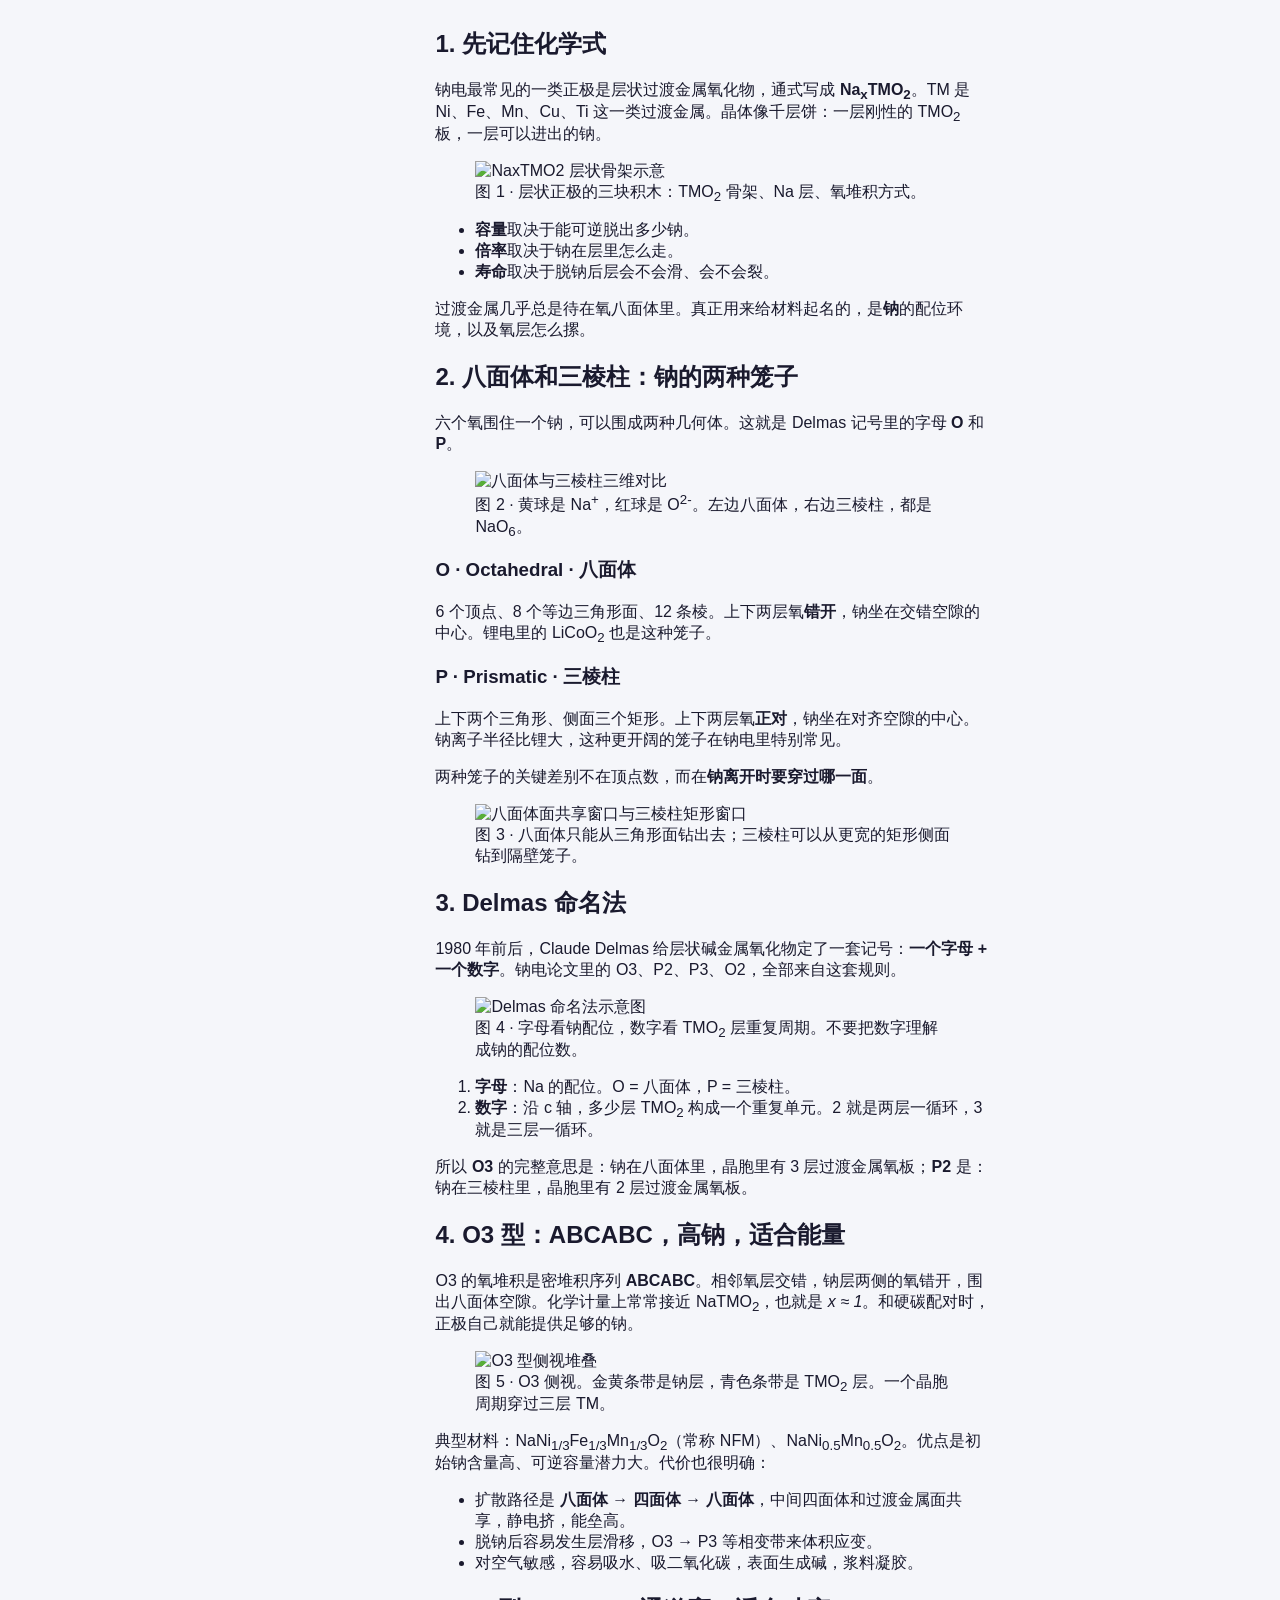
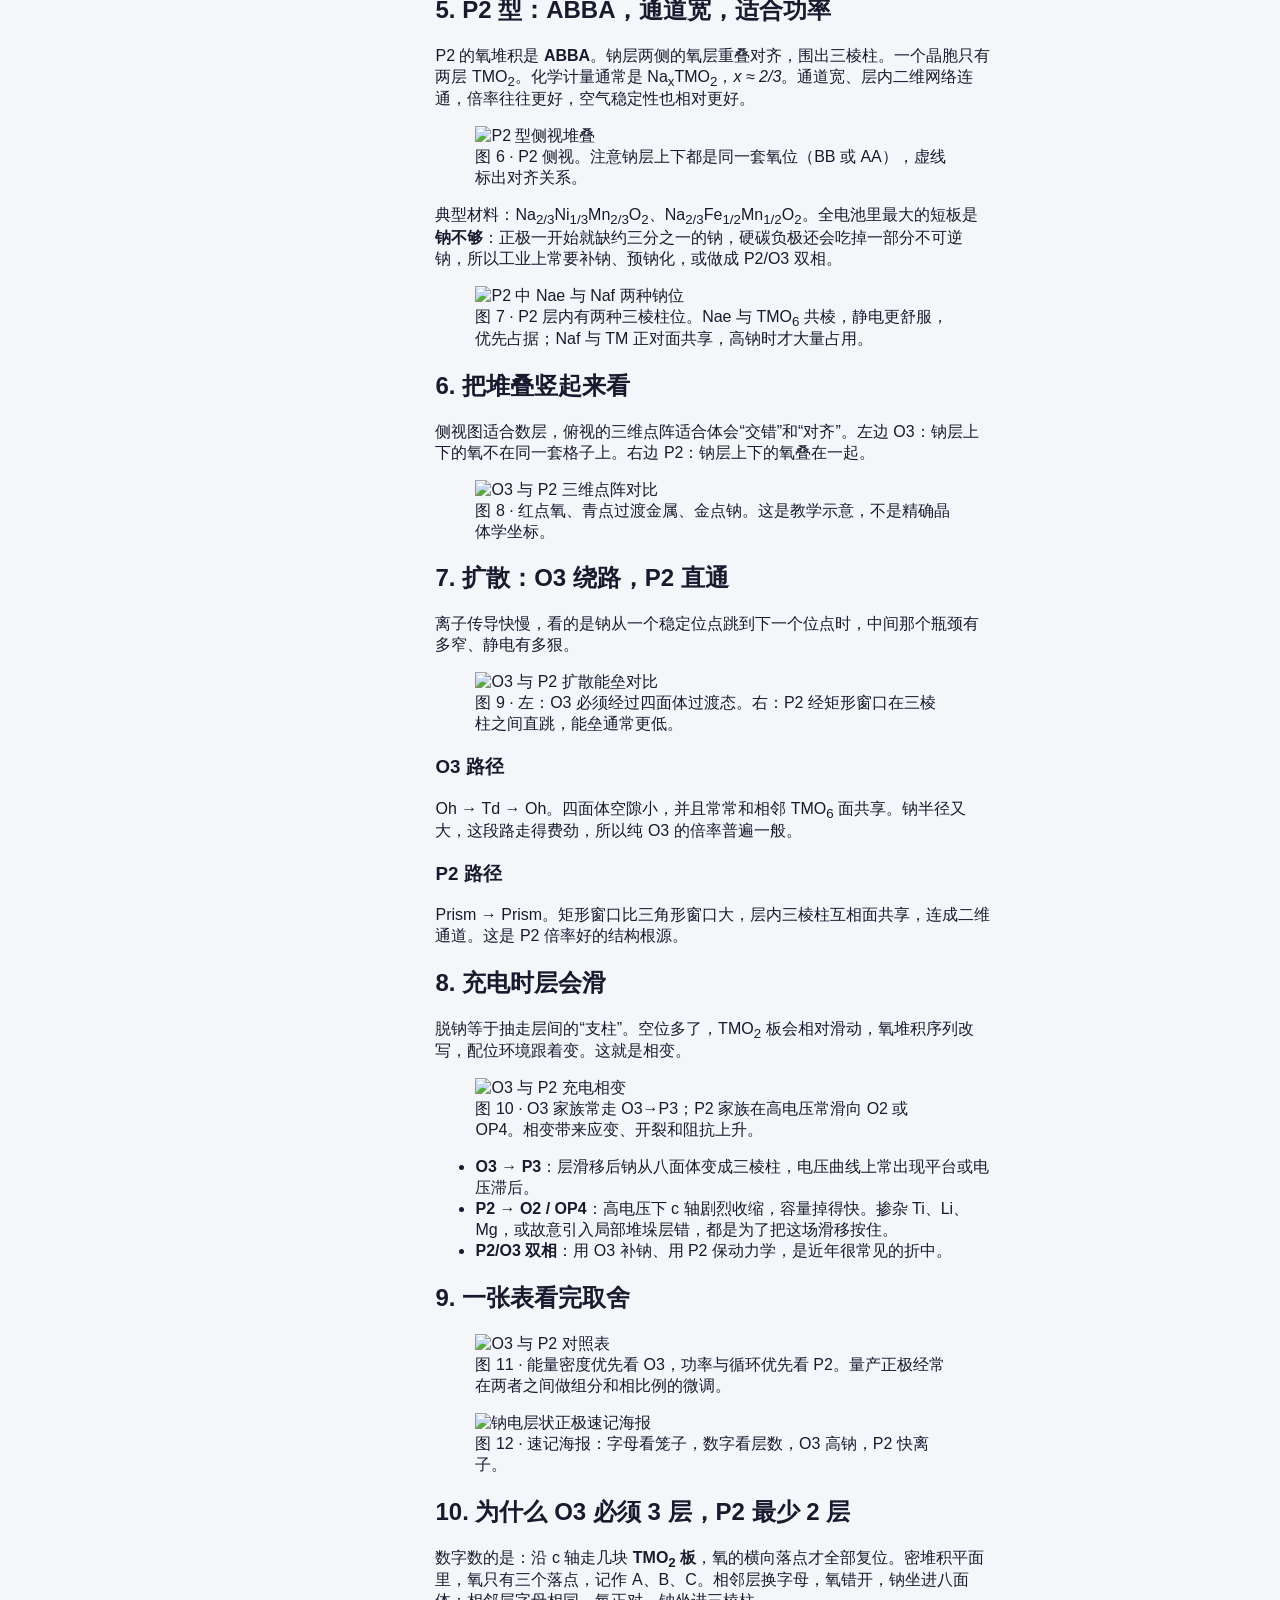
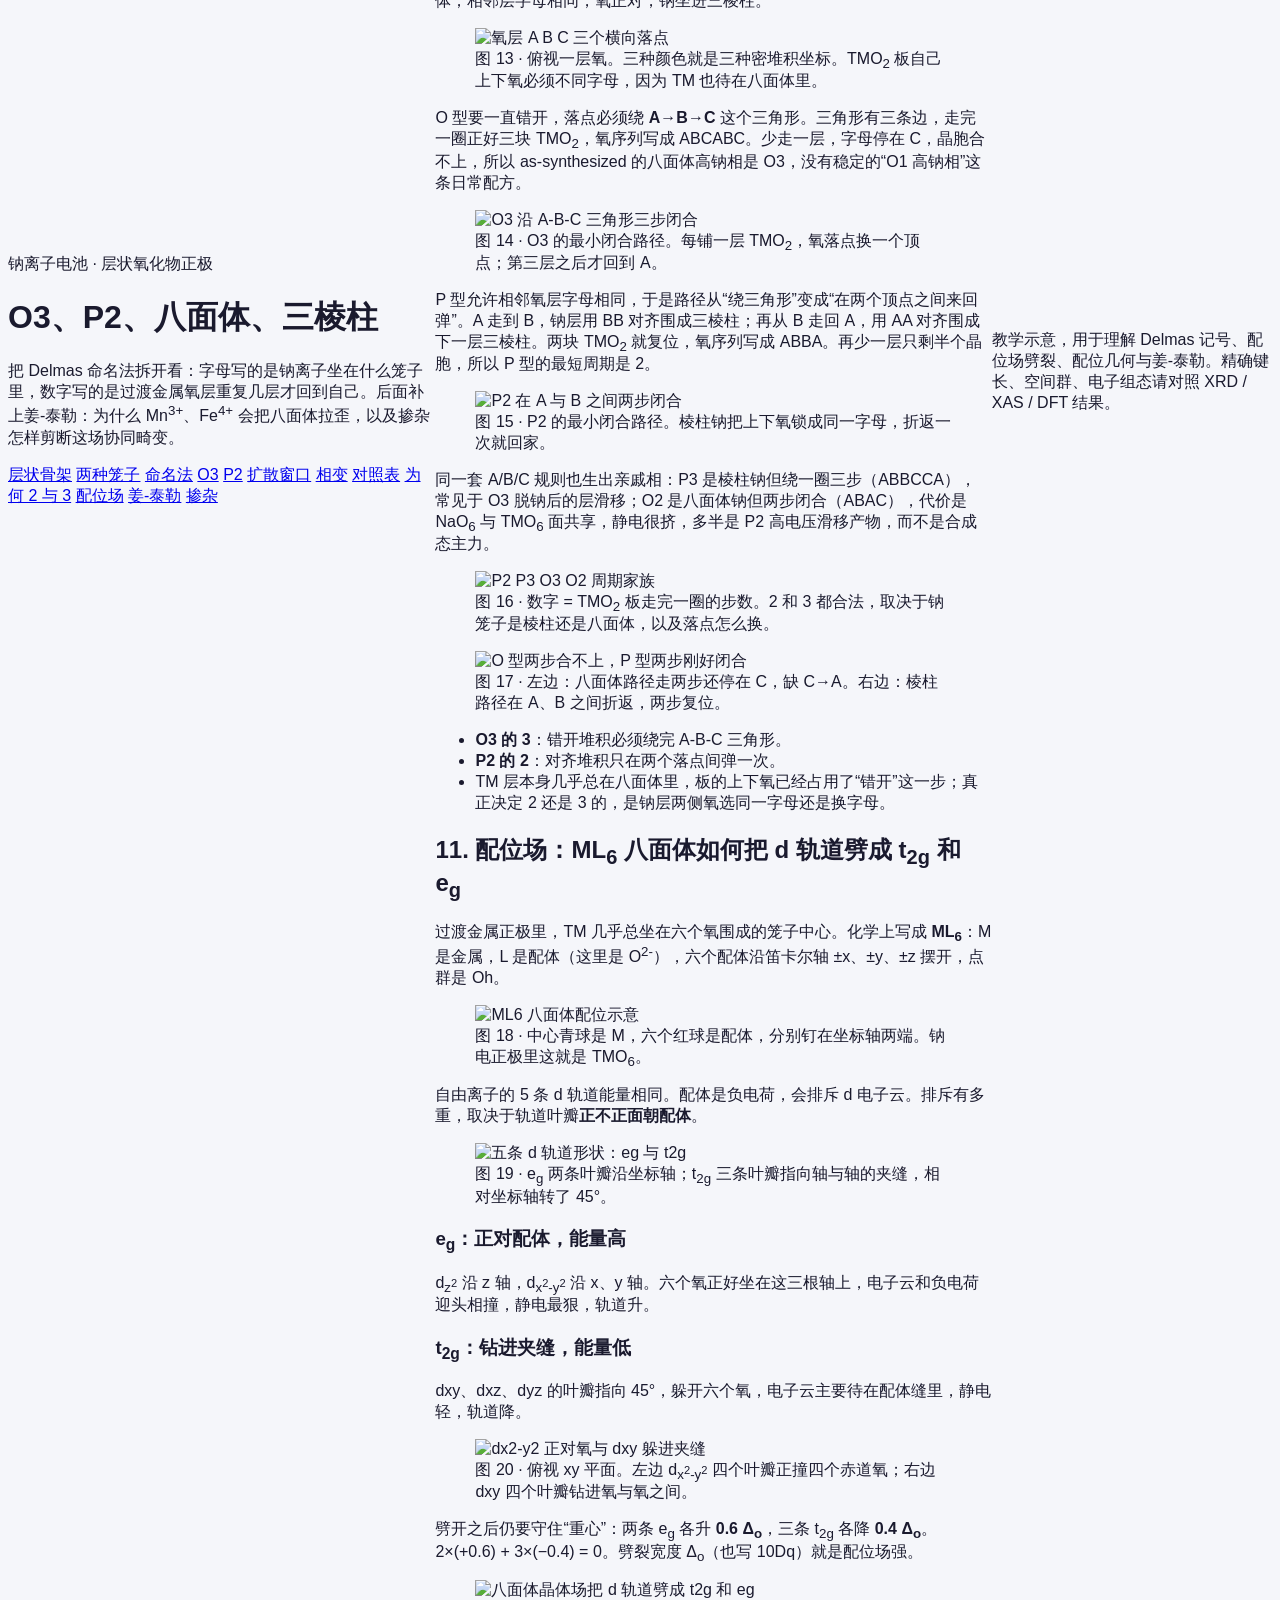
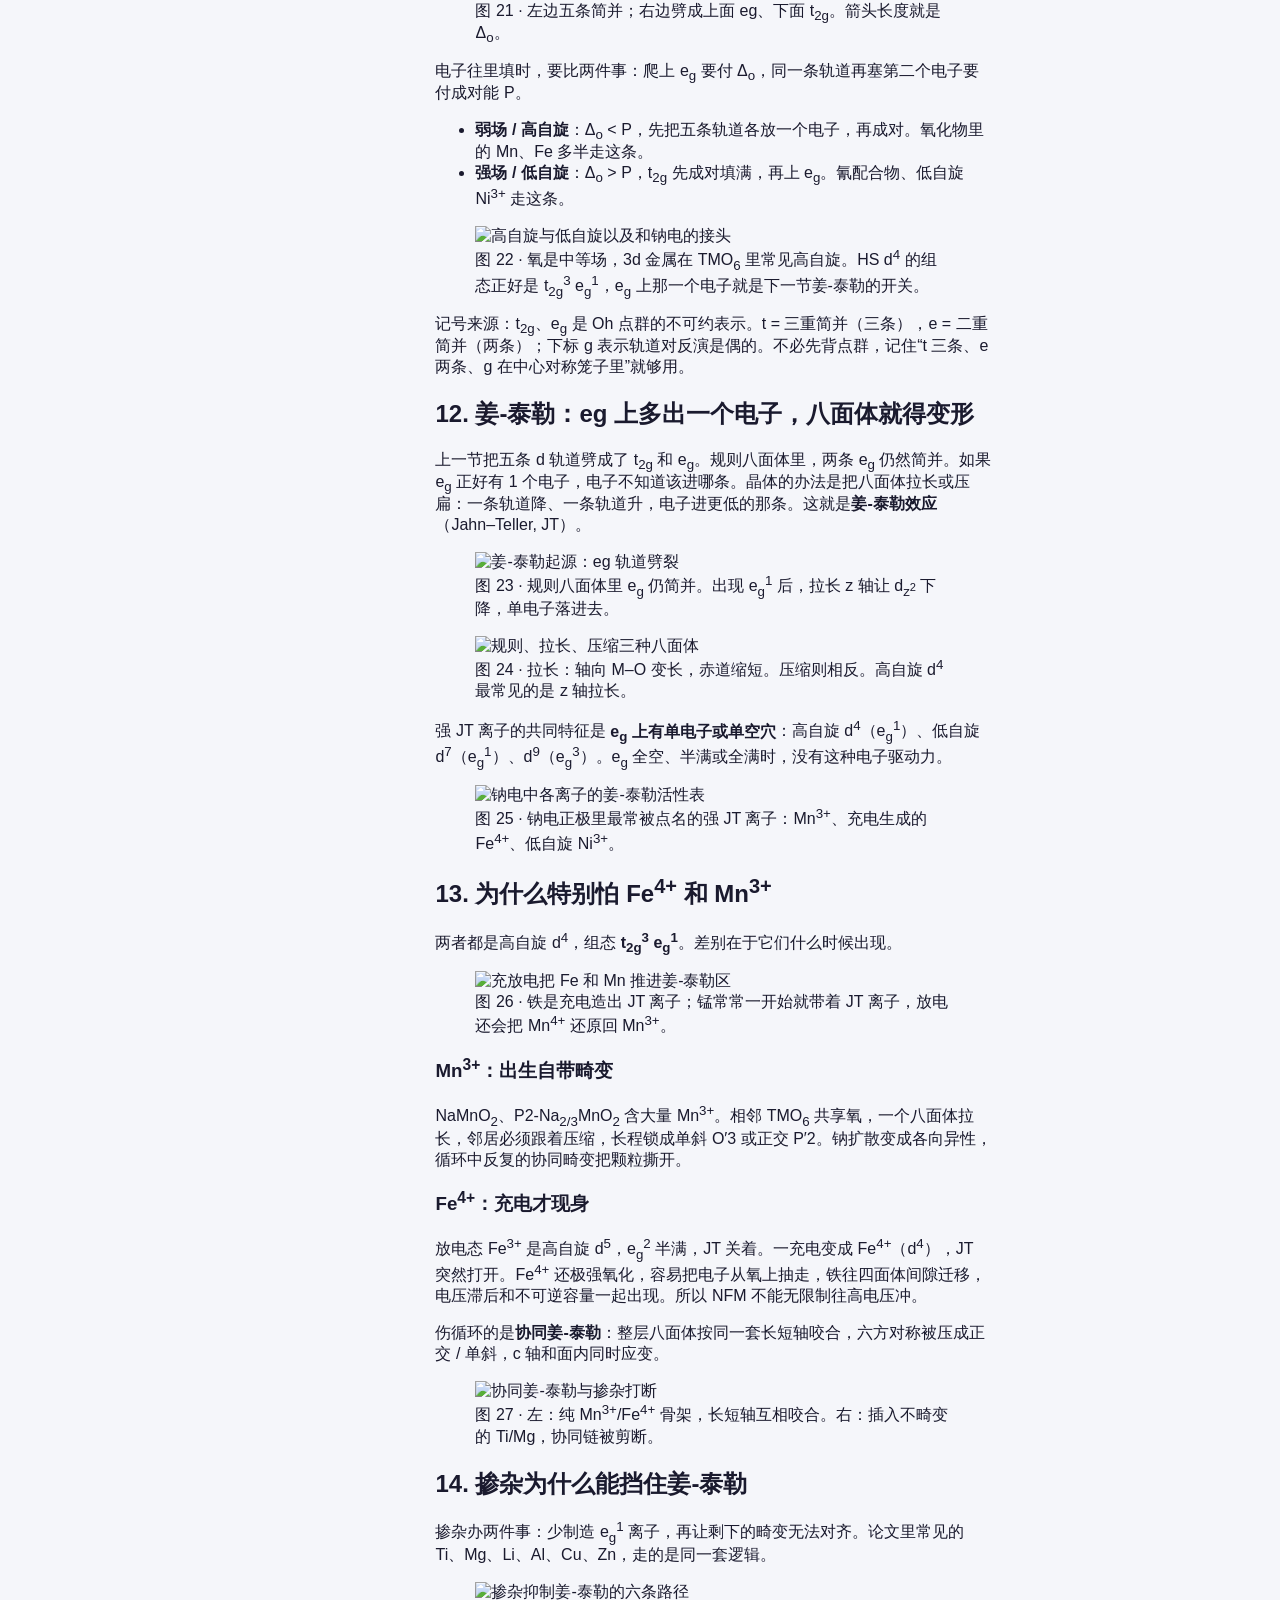
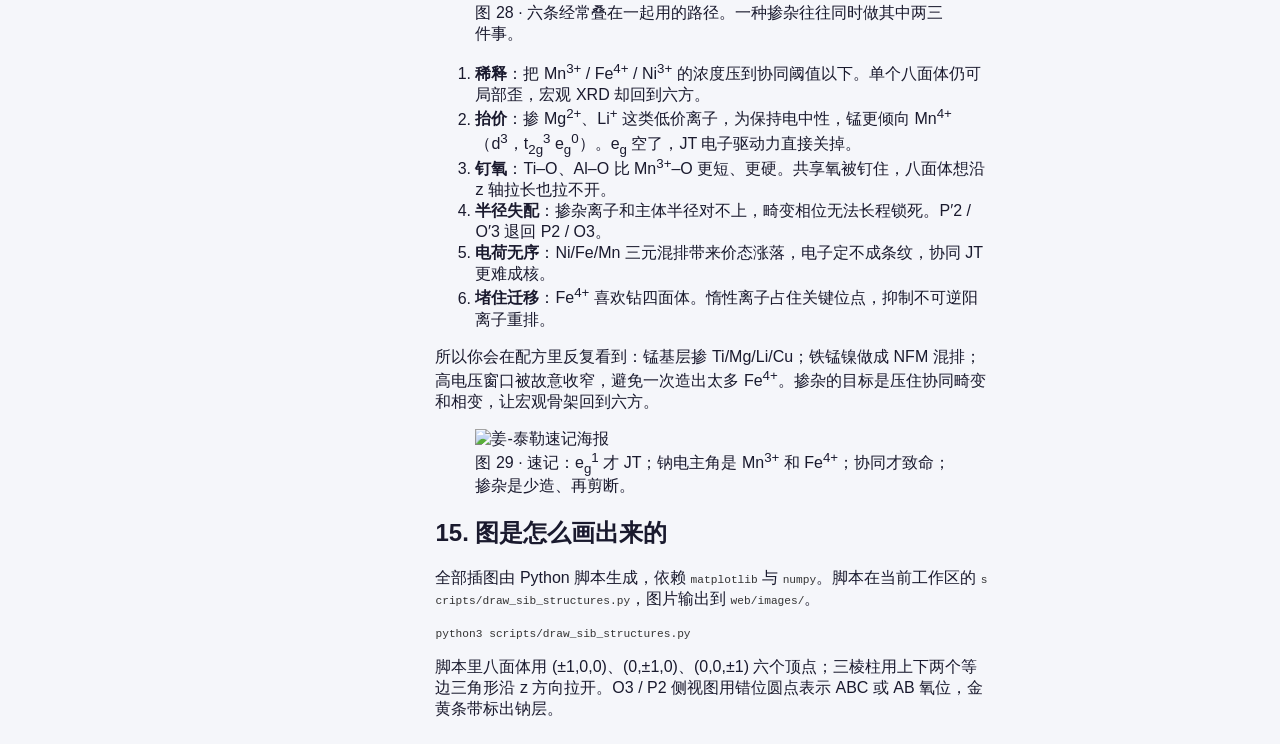
==== index.html @ 166448ae "feat: initial commit of sodium-ion battery cathode & crystal field theory tutorial" ====
<!DOCTYPE html>
<html lang="zh-CN">
<head>
  <meta charset="UTF-8" />
  <meta name="viewport" content="width=device-width, initial-scale=1.0" />
    <title>钠电入门：O3、P2、八面体、三棱柱与姜-泰勒</title>
  <link rel="stylesheet" href="style.css" />
</head>
<body>
  <header class="hero">
    <p class="kicker">钠离子电池 · 层状氧化物正极</p>
    <h1>O3、P2、八面体、三棱柱</h1>
    <p class="lead">把 Delmas 命名法拆开看：字母写的是钠离子坐在什么笼子里，数字写的是过渡金属氧层重复几层才回到自己。后面补上姜-泰勒：为什么 Mn<sup>3+</sup>、Fe<sup>4+</sup> 会把八面体拉歪，以及掺杂怎样剪断这场协同畸变。</p>
    <nav class="toc">
      <a href="#formula">层状骨架</a>
      <a href="#polyhedra">两种笼子</a>
      <a href="#delmas">命名法</a>
      <a href="#o3">O3</a>
      <a href="#p2">P2</a>
      <a href="#hop">扩散窗口</a>
      <a href="#phase">相变</a>
      <a href="#compare">对照表</a>
      <a href="#period">为何 2 与 3</a>
      <a href="#cft">配位场</a>
      <a href="#jt">姜-泰勒</a>
      <a href="#dope">掺杂</a>
    </nav>
  </header>

  <main>
    <section id="formula">
      <h2>1. 先记住化学式</h2>
      <p>钠电最常见的一类正极是层状过渡金属氧化物，通式写成 <strong>Na<sub>x</sub>TMO<sub>2</sub></strong>。TM 是 Ni、Fe、Mn、Cu、Ti 这一类过渡金属。晶体像千层饼：一层刚性的 TMO<sub>2</sub> 板，一层可以进出的钠。</p>
      <figure>
        <img src="images/10_formula.png" alt="NaxTMO2 层状骨架示意" />
        <figcaption>图 1 · 层状正极的三块积木：TMO<sub>2</sub> 骨架、Na 层、氧堆积方式。</figcaption>
      </figure>
      <ul>
        <li><strong>容量</strong>取决于能可逆脱出多少钠。</li>
        <li><strong>倍率</strong>取决于钠在层里怎么走。</li>
        <li><strong>寿命</strong>取决于脱钠后层会不会滑、会不会裂。</li>
      </ul>
      <p>过渡金属几乎总是待在氧八面体里。真正用来给材料起名的，是<strong>钠</strong>的配位环境，以及氧层怎么摞。</p>
    </section>

    <section id="polyhedra">
      <h2>2. 八面体和三棱柱：钠的两种笼子</h2>
      <p>六个氧围住一个钠，可以围成两种几何体。这就是 Delmas 记号里的字母 <strong>O</strong> 和 <strong>P</strong>。</p>
      <figure>
        <img src="images/01_polyhedra.png" alt="八面体与三棱柱三维对比" />
        <figcaption>图 2 · 黄球是 Na<sup>+</sup>，红球是 O<sup>2-</sup>。左边八面体，右边三棱柱，都是 NaO<sub>6</sub>。</figcaption>
      </figure>
      <div class="grid two">
        <article>
          <h3>O · Octahedral · 八面体</h3>
          <p>6 个顶点、8 个等边三角形面、12 条棱。上下两层氧<strong>错开</strong>，钠坐在交错空隙的中心。锂电里的 LiCoO<sub>2</sub> 也是这种笼子。</p>
        </article>
        <article>
          <h3>P · Prismatic · 三棱柱</h3>
          <p>上下两个三角形、侧面三个矩形。上下两层氧<strong>正对</strong>，钠坐在对齐空隙的中心。钠离子半径比锂大，这种更开阔的笼子在钠电里特别常见。</p>
        </article>
      </div>
      <p>两种笼子的关键差别不在顶点数，而在<strong>钠离开时要穿过哪一面</strong>。</p>
      <figure>
        <img src="images/02_hop_windows.png" alt="八面体面共享窗口与三棱柱矩形窗口" />
        <figcaption>图 3 · 八面体只能从三角形面钻出去；三棱柱可以从更宽的矩形侧面钻到隔壁笼子。</figcaption>
      </figure>
    </section>

    <section id="delmas">
      <h2>3. Delmas 命名法</h2>
      <p>1980 年前后，Claude Delmas 给层状碱金属氧化物定了一套记号：<strong>一个字母 + 一个数字</strong>。钠电论文里的 O3、P2、P3、O2，全部来自这套规则。</p>
      <figure>
        <img src="images/05_delmas.png" alt="Delmas 命名法示意图" />
        <figcaption>图 4 · 字母看钠配位，数字看 TMO<sub>2</sub> 层重复周期。不要把数字理解成钠的配位数。</figcaption>
      </figure>
      <ol>
        <li><strong>字母</strong>：Na 的配位。O = 八面体，P = 三棱柱。</li>
        <li><strong>数字</strong>：沿 c 轴，多少层 TMO<sub>2</sub> 构成一个重复单元。2 就是两层一循环，3 就是三层一循环。</li>
      </ol>
      <p>所以 <strong>O3</strong> 的完整意思是：钠在八面体里，晶胞里有 3 层过渡金属氧板；<strong>P2</strong> 是：钠在三棱柱里，晶胞里有 2 层过渡金属氧板。</p>
    </section>

    <section id="o3">
      <h2>4. O3 型：ABCABC，高钠，适合能量</h2>
      <p>O3 的氧堆积是密堆积序列 <strong>ABCABC</strong>。相邻氧层交错，钠层两侧的氧错开，围出八面体空隙。化学计量上常常接近 NaTMO<sub>2</sub>，也就是 <em>x ≈ 1</em>。和硬碳配对时，正极自己就能提供足够的钠。</p>
      <figure>
        <img src="images/03_o3_stacking.png" alt="O3 型侧视堆叠" />
        <figcaption>图 5 · O3 侧视。金黄条带是钠层，青色条带是 TMO<sub>2</sub> 层。一个晶胞周期穿过三层 TM。</figcaption>
      </figure>
      <p>典型材料：NaNi<sub>1/3</sub>Fe<sub>1/3</sub>Mn<sub>1/3</sub>O<sub>2</sub>（常称 NFM）、NaNi<sub>0.5</sub>Mn<sub>0.5</sub>O<sub>2</sub>。优点是初始钠含量高、可逆容量潜力大。代价也很明确：</p>
      <ul>
        <li>扩散路径是 <strong>八面体 → 四面体 → 八面体</strong>，中间四面体和过渡金属面共享，静电挤，能垒高。</li>
        <li>脱钠后容易发生层滑移，O3 → P3 等相变带来体积应变。</li>
        <li>对空气敏感，容易吸水、吸二氧化碳，表面生成碱，浆料凝胶。</li>
      </ul>
    </section>

    <section id="p2">
      <h2>5. P2 型：ABBA，通道宽，适合功率</h2>
      <p>P2 的氧堆积是 <strong>ABBA</strong>。钠层两侧的氧层重叠对齐，围出三棱柱。一个晶胞只有两层 TMO<sub>2</sub>。化学计量通常是 Na<sub>x</sub>TMO<sub>2</sub>，<em>x ≈ 2/3</em>。通道宽、层内二维网络连通，倍率往往更好，空气稳定性也相对更好。</p>
      <figure>
        <img src="images/04_p2_stacking.png" alt="P2 型侧视堆叠" />
        <figcaption>图 6 · P2 侧视。注意钠层上下都是同一套氧位（BB 或 AA），虚线标出对齐关系。</figcaption>
      </figure>
      <p>典型材料：Na<sub>2/3</sub>Ni<sub>1/3</sub>Mn<sub>2/3</sub>O<sub>2</sub>、Na<sub>2/3</sub>Fe<sub>1/2</sub>Mn<sub>1/2</sub>O<sub>2</sub>。全电池里最大的短板是<strong>钠不够</strong>：正极一开始就缺约三分之一的钠，硬碳负极还会吃掉一部分不可逆钠，所以工业上常要补钠、预钠化，或做成 P2/O3 双相。</p>
      <figure>
        <img src="images/06_p2_na_sites.png" alt="P2 中 Nae 与 Naf 两种钠位" />
        <figcaption>图 7 · P2 层内有两种三棱柱位。Nae 与 TMO<sub>6</sub> 共棱，静电更舒服，优先占据；Naf 与 TM 正对面共享，高钠时才大量占用。</figcaption>
      </figure>
    </section>

    <section id="layers3d">
      <h2>6. 把堆叠竖起来看</h2>
      <p>侧视图适合数层，俯视的三维点阵适合体会“交错”和“对齐”。左边 O3：钠层上下的氧不在同一套格子上。右边 P2：钠层上下的氧叠在一起。</p>
      <figure>
        <img src="images/11_3d_layers.png" alt="O3 与 P2 三维点阵对比" />
        <figcaption>图 8 · 红点氧、青点过渡金属、金点钠。这是教学示意，不是精确晶体学坐标。</figcaption>
      </figure>
    </section>

    <section id="hop">
      <h2>7. 扩散：O3 绕路，P2 直通</h2>
      <p>离子传导快慢，看的是钠从一个稳定位点跳到下一个位点时，中间那个瓶颈有多窄、静电有多狠。</p>
      <figure>
        <img src="images/07_diffusion.png" alt="O3 与 P2 扩散能垒对比" />
        <figcaption>图 9 · 左：O3 必须经过四面体过渡态。右：P2 经矩形窗口在三棱柱之间直跳，能垒通常更低。</figcaption>
      </figure>
      <div class="grid two">
        <article>
          <h3>O3 路径</h3>
          <p>Oh → Td → Oh。四面体空隙小，并且常常和相邻 TMO<sub>6</sub> 面共享。钠半径又大，这段路走得费劲，所以纯 O3 的倍率普遍一般。</p>
        </article>
        <article>
          <h3>P2 路径</h3>
          <p>Prism → Prism。矩形窗口比三角形窗口大，层内三棱柱互相面共享，连成二维通道。这是 P2 倍率好的结构根源。</p>
        </article>
      </div>
    </section>

    <section id="phase">
      <h2>8. 充电时层会滑</h2>
      <p>脱钠等于抽走层间的“支柱”。空位多了，TMO<sub>2</sub> 板会相对滑动，氧堆积序列改写，配位环境跟着变。这就是相变。</p>
      <figure>
        <img src="images/08_phase_transition.png" alt="O3 与 P2 充电相变" />
        <figcaption>图 10 · O3 家族常走 O3→P3；P2 家族在高电压常滑向 O2 或 OP4。相变带来应变、开裂和阻抗上升。</figcaption>
      </figure>
      <ul>
        <li><strong>O3 → P3</strong>：层滑移后钠从八面体变成三棱柱，电压曲线上常出现平台或电压滞后。</li>
        <li><strong>P2 → O2 / OP4</strong>：高电压下 c 轴剧烈收缩，容量掉得快。掺杂 Ti、Li、Mg，或故意引入局部堆垛层错，都是为了把这场滑移按住。</li>
        <li><strong>P2/O3 双相</strong>：用 O3 补钠、用 P2 保动力学，是近年很常见的折中。</li>
      </ul>
    </section>

    <section id="compare">
      <h2>9. 一张表看完取舍</h2>
      <figure>
        <img src="images/09_compare.png" alt="O3 与 P2 对照表" />
        <figcaption>图 11 · 能量密度优先看 O3，功率与循环优先看 P2。量产正极经常在两者之间做组分和相比例的微调。</figcaption>
      </figure>
      <figure>
        <img src="images/12_poster.png" alt="钠电层状正极速记海报" />
        <figcaption>图 12 · 速记海报：字母看笼子，数字看层数，O3 高钠，P2 快离子。</figcaption>
      </figure>
    </section>

    <section id="period">
      <h2>10. 为什么 O3 必须 3 层，P2 最少 2 层</h2>
      <p>数字数的是：沿 c 轴走几块 <strong>TMO<sub>2</sub> 板</strong>，氧的横向落点才全部复位。密堆积平面里，氧只有三个落点，记作 A、B、C。相邻层换字母，氧错开，钠坐进八面体；相邻层字母相同，氧正对，钠坐进三棱柱。</p>
      <figure>
        <img src="images/20_abc_sites.png" alt="氧层 A B C 三个横向落点" />
        <figcaption>图 13 · 俯视一层氧。三种颜色就是三种密堆积坐标。TMO<sub>2</sub> 板自己上下氧必须不同字母，因为 TM 也待在八面体里。</figcaption>
      </figure>
      <p>O 型要一直错开，落点必须绕 <strong>A→B→C</strong> 这个三角形。三角形有三条边，走完一圈正好三块 TMO<sub>2</sub>，氧序列写成 ABCABC。少走一层，字母停在 C，晶胞合不上，所以 as-synthesized 的八面体高钠相是 O3，没有稳定的“O1 高钠相”这条日常配方。</p>
      <figure>
        <img src="images/21_o3_three_steps.png" alt="O3 沿 A-B-C 三角形三步闭合" />
        <figcaption>图 14 · O3 的最小闭合路径。每铺一层 TMO<sub>2</sub>，氧落点换一个顶点；第三层之后才回到 A。</figcaption>
      </figure>
      <p>P 型允许相邻氧层字母相同，于是路径从“绕三角形”变成“在两个顶点之间来回弹”。A 走到 B，钠层用 BB 对齐围成三棱柱；再从 B 走回 A，用 AA 对齐围成下一层三棱柱。两块 TMO<sub>2</sub> 就复位，氧序列写成 ABBA。再少一层只剩半个晶胞，所以 P 型的最短周期是 2。</p>
      <figure>
        <img src="images/22_p2_two_steps.png" alt="P2 在 A 与 B 之间两步闭合" />
        <figcaption>图 15 · P2 的最小闭合路径。棱柱钠把上下氧锁成同一字母，折返一次就回家。</figcaption>
      </figure>
      <p>同一套 A/B/C 规则也生出亲戚相：P3 是棱柱钠但绕一圈三步（ABBCCA），常见于 O3 脱钠后的层滑移；O2 是八面体钠但两步闭合（ABAC），代价是 NaO<sub>6</sub> 与 TMO<sub>6</sub> 面共享，静电很挤，多半是 P2 高电压滑移产物，而不是合成态主力。</p>
      <figure>
        <img src="images/23_period_family.png" alt="P2 P3 O3 O2 周期家族" />
        <figcaption>图 16 · 数字 = TMO<sub>2</sub> 板走完一圈的步数。2 和 3 都合法，取决于钠笼子是棱柱还是八面体，以及落点怎么换。</figcaption>
      </figure>
      <figure>
        <img src="images/24_cannot_close.png" alt="O 型两步合不上，P 型两步刚好闭合" />
        <figcaption>图 17 · 左边：八面体路径走两步还停在 C，缺 C→A。右边：棱柱路径在 A、B 之间折返，两步复位。</figcaption>
      </figure>
      <ul>
        <li><strong>O3 的 3</strong>：错开堆积必须绕完 A-B-C 三角形。</li>
        <li><strong>P2 的 2</strong>：对齐堆积只在两个落点间弹一次。</li>
        <li>TM 层本身几乎总在八面体里，板的上下氧已经占用了“错开”这一步；真正决定 2 还是 3 的，是钠层两侧氧选同一字母还是换字母。</li>
      </ul>
    </section>

    <section id="cft">
      <h2>11. 配位场：ML<sub>6</sub> 八面体如何把 d 轨道劈成 t<sub>2g</sub> 和 e<sub>g</sub></h2>
      <p>过渡金属正极里，TM 几乎总坐在六个氧围成的笼子中心。化学上写成 <strong>ML<sub>6</sub></strong>：M 是金属，L 是配体（这里是 O<sup>2-</sup>），六个配体沿笛卡尔轴 ±x、±y、±z 摆开，点群是 Oh。</p>
      <figure>
        <img src="images/25_ml6_octahedron.png" alt="ML6 八面体配位示意" />
        <figcaption>图 18 · 中心青球是 M，六个红球是配体，分别钉在坐标轴两端。钠电正极里这就是 TMO<sub>6</sub>。</figcaption>
      </figure>
      <p>自由离子的 5 条 d 轨道能量相同。配体是负电荷，会排斥 d 电子云。排斥有多重，取决于轨道叶瓣<strong>正不正面朝配体</strong>。</p>
      <figure>
        <img src="images/26_d_orbitals.png" alt="五条 d 轨道形状：eg 与 t2g" />
        <figcaption>图 19 · e<sub>g</sub> 两条叶瓣沿坐标轴；t<sub>2g</sub> 三条叶瓣指向轴与轴的夹缝，相对坐标轴转了 45°。</figcaption>
      </figure>
      <div class="grid two">
        <article>
          <h3>e<sub>g</sub>：正对配体，能量高</h3>
          <p>d<sub>z<sup>2</sup></sub> 沿 z 轴，d<sub>x<sup>2</sup>-y<sup>2</sup></sub> 沿 x、y 轴。六个氧正好坐在这三根轴上，电子云和负电荷迎头相撞，静电最狠，轨道升。</p>
        </article>
        <article>
          <h3>t<sub>2g</sub>：钻进夹缝，能量低</h3>
          <p>dxy、dxz、dyz 的叶瓣指向 45°，躲开六个氧，电子云主要待在配体缝里，静电轻，轨道降。</p>
        </article>
      </div>
      <figure>
        <img src="images/27_pointing.png" alt="dx2-y2 正对氧与 dxy 躲进夹缝" />
        <figcaption>图 20 · 俯视 xy 平面。左边 d<sub>x<sup>2</sup>-y<sup>2</sup></sub> 四个叶瓣正撞四个赤道氧；右边 dxy 四个叶瓣钻进氧与氧之间。</figcaption>
      </figure>
      <p>劈开之后仍要守住“重心”：两条 e<sub>g</sub> 各升 <strong>0.6 Δ<sub>o</sub></strong>，三条 t<sub>2g</sub> 各降 <strong>0.4 Δ<sub>o</sub></strong>。2×(+0.6) + 3×(−0.4) = 0。劈裂宽度 Δ<sub>o</sub>（也写 10Dq）就是配位场强。</p>
      <figure>
        <img src="images/28_octahedral_split.png" alt="八面体晶体场把 d 轨道劈成 t2g 和 eg" />
        <figcaption>图 21 · 左边五条简并；右边劈成上面 eg、下面 t<sub>2g</sub>。箭头长度就是 Δ<sub>o</sub>。</figcaption>
      </figure>
      <p>电子往里填时，要比两件事：爬上 e<sub>g</sub> 要付 Δ<sub>o</sub>，同一条轨道再塞第二个电子要付成对能 P。</p>
      <ul>
        <li><strong>弱场 / 高自旋</strong>：Δ<sub>o</sub> &lt; P，先把五条轨道各放一个电子，再成对。氧化物里的 Mn、Fe 多半走这条。</li>
        <li><strong>强场 / 低自旋</strong>：Δ<sub>o</sub> &gt; P，t<sub>2g</sub> 先成对填满，再上 e<sub>g</sub>。氰配合物、低自旋 Ni<sup>3+</sup> 走这条。</li>
      </ul>
      <figure>
        <img src="images/29_hs_ls.png" alt="高自旋与低自旋以及和钠电的接头" />
        <figcaption>图 22 · 氧是中等场，3d 金属在 TMO<sub>6</sub> 里常见高自旋。HS d<sup>4</sup> 的组态正好是 t<sub>2g</sub><sup>3</sup> e<sub>g</sub><sup>1</sup>，e<sub>g</sub> 上那一个电子就是下一节姜-泰勒的开关。</figcaption>
      </figure>
      <p>记号来源：t<sub>2g</sub>、e<sub>g</sub> 是 Oh 点群的不可约表示。t = 三重简并（三条），e = 二重简并（两条）；下标 g 表示轨道对反演是偶的。不必先背点群，记住“t 三条、e 两条、g 在中心对称笼子里”就够用。</p>
    </section>

    <section id="jt">
      <h2>12. 姜-泰勒：eg 上多出一个电子，八面体就得变形</h2>
      <p>上一节把五条 d 轨道劈成了 t<sub>2g</sub> 和 e<sub>g</sub>。规则八面体里，两条 e<sub>g</sub> 仍然简并。如果 e<sub>g</sub> 正好有 1 个电子，电子不知道该进哪条。晶体的办法是把八面体拉长或压扁：一条轨道降、一条轨道升，电子进更低的那条。这就是<strong>姜-泰勒效应</strong>（Jahn–Teller, JT）。</p>
      <figure>
        <img src="images/13_jt_origin.png" alt="姜-泰勒起源：eg 轨道劈裂" />
        <figcaption>图 23 · 规则八面体里 e<sub>g</sub> 仍简并。出现 e<sub>g</sub><sup>1</sup> 后，拉长 z 轴让 d<sub>z<sup>2</sup></sub> 下降，单电子落进去。</figcaption>
      </figure>
      <figure>
        <img src="images/14_jt_octahedra.png" alt="规则、拉长、压缩三种八面体" />
        <figcaption>图 24 · 拉长：轴向 M–O 变长，赤道缩短。压缩则相反。高自旋 d<sup>4</sup> 最常见的是 z 轴拉长。</figcaption>
      </figure>
      <p>强 JT 离子的共同特征是 <strong>e<sub>g</sub> 上有单电子或单空穴</strong>：高自旋 d<sup>4</sup>（e<sub>g</sub><sup>1</sup>）、低自旋 d<sup>7</sup>（e<sub>g</sub><sup>1</sup>）、d<sup>9</sup>（e<sub>g</sub><sup>3</sup>）。e<sub>g</sub> 全空、半满或全满时，没有这种电子驱动力。</p>
      <figure>
        <img src="images/15_jt_ions.png" alt="钠电中各离子的姜-泰勒活性表" />
        <figcaption>图 25 · 钠电正极里最常被点名的强 JT 离子：Mn<sup>3+</sup>、充电生成的 Fe<sup>4+</sup>、低自旋 Ni<sup>3+</sup>。</figcaption>
      </figure>
    </section>

    <section id="fe4">
      <h2>13. 为什么特别怕 Fe<sup>4+</sup> 和 Mn<sup>3+</sup></h2>
      <p>两者都是高自旋 d<sup>4</sup>，组态 <strong>t<sub>2g</sub><sup>3</sup> e<sub>g</sub><sup>1</sup></strong>。差别在于它们什么时候出现。</p>
      <figure>
        <img src="images/16_fe4_cycle.png" alt="充放电把 Fe 和 Mn 推进姜-泰勒区" />
        <figcaption>图 26 · 铁是充电造出 JT 离子；锰常常一开始就带着 JT 离子，放电还会把 Mn<sup>4+</sup> 还原回 Mn<sup>3+</sup>。</figcaption>
      </figure>
      <div class="grid two">
        <article>
          <h3>Mn<sup>3+</sup>：出生自带畸变</h3>
          <p>NaMnO<sub>2</sub>、P2-Na<sub>2/3</sub>MnO<sub>2</sub> 含大量 Mn<sup>3+</sup>。相邻 TMO<sub>6</sub> 共享氧，一个八面体拉长，邻居必须跟着压缩，长程锁成单斜 O′3 或正交 P′2。钠扩散变成各向异性，循环中反复的协同畸变把颗粒撕开。</p>
        </article>
        <article>
          <h3>Fe<sup>4+</sup>：充电才现身</h3>
          <p>放电态 Fe<sup>3+</sup> 是高自旋 d<sup>5</sup>，e<sub>g</sub><sup>2</sup> 半满，JT 关着。一充电变成 Fe<sup>4+</sup>（d<sup>4</sup>），JT 突然打开。Fe<sup>4+</sup> 还极强氧化，容易把电子从氧上抽走，铁往四面体间隙迁移，电压滞后和不可逆容量一起出现。所以 NFM 不能无限制往高电压冲。</p>
        </article>
      </div>
      <p>伤循环的是<strong>协同姜-泰勒</strong>：整层八面体按同一套长短轴咬合，六方对称被压成正交 / 单斜，c 轴和面内同时应变。</p>
      <figure>
        <img src="images/17_cooperative.png" alt="协同姜-泰勒与掺杂打断" />
        <figcaption>图 27 · 左：纯 Mn<sup>3+</sup>/Fe<sup>4+</sup> 骨架，长短轴互相咬合。右：插入不畸变的 Ti/Mg，协同链被剪断。</figcaption>
      </figure>
    </section>

    <section id="dope">
      <h2>14. 掺杂为什么能挡住姜-泰勒</h2>
      <p>掺杂办两件事：少制造 e<sub>g</sub><sup>1</sup> 离子，再让剩下的畸变无法对齐。论文里常见的 Ti、Mg、Li、Al、Cu、Zn，走的是同一套逻辑。</p>
      <figure>
        <img src="images/18_doping.png" alt="掺杂抑制姜-泰勒的六条路径" />
        <figcaption>图 28 · 六条经常叠在一起用的路径。一种掺杂往往同时做其中两三件事。</figcaption>
      </figure>
      <ol>
        <li><strong>稀释</strong>：把 Mn<sup>3+</sup> / Fe<sup>4+</sup> / Ni<sup>3+</sup> 的浓度压到协同阈值以下。单个八面体仍可局部歪，宏观 XRD 却回到六方。</li>
        <li><strong>抬价</strong>：掺 Mg<sup>2+</sup>、Li<sup>+</sup> 这类低价离子，为保持电中性，锰更倾向 Mn<sup>4+</sup>（d<sup>3</sup>，t<sub>2g</sub><sup>3</sup> e<sub>g</sub><sup>0</sup>）。e<sub>g</sub> 空了，JT 电子驱动力直接关掉。</li>
        <li><strong>钉氧</strong>：Ti–O、Al–O 比 Mn<sup>3+</sup>–O 更短、更硬。共享氧被钉住，八面体想沿 z 轴拉长也拉不开。</li>
        <li><strong>半径失配</strong>：掺杂离子和主体半径对不上，畸变相位无法长程锁死。P′2 / O′3 退回 P2 / O3。</li>
        <li><strong>电荷无序</strong>：Ni/Fe/Mn 三元混排带来价态涨落，电子定不成条纹，协同 JT 更难成核。</li>
        <li><strong>堵住迁移</strong>：Fe<sup>4+</sup> 喜欢钻四面体。惰性离子占住关键位点，抑制不可逆阳离子重排。</li>
      </ol>
      <p>所以你会在配方里反复看到：锰基层掺 Ti/Mg/Li/Cu；铁锰镍做成 NFM 混排；高电压窗口被故意收窄，避免一次造出太多 Fe<sup>4+</sup>。掺杂的目标是压住协同畸变和相变，让宏观骨架回到六方。</p>
      <figure>
        <img src="images/19_jt_poster.png" alt="姜-泰勒速记海报" />
        <figcaption>图 29 · 速记：e<sub>g</sub><sup>1</sup> 才 JT；钠电主角是 Mn<sup>3+</sup> 和 Fe<sup>4+</sup>；协同才致命；掺杂是少造、再剪断。</figcaption>
      </figure>
    </section>

    <section id="script">
      <h2>15. 图是怎么画出来的</h2>
      <p>全部插图由 Python 脚本生成，依赖 <code>matplotlib</code> 与 <code>numpy</code>。脚本在当前工作区的 <code>scripts/draw_sib_structures.py</code>，图片输出到 <code>web/images/</code>。</p>
      <pre><code>python3 scripts/draw_sib_structures.py</code></pre>
      <p>脚本里八面体用 (±1,0,0)、(0,±1,0)、(0,0,±1) 六个顶点；三棱柱用上下两个等边三角形沿 z 方向拉开。O3 / P2 侧视图用错位圆点表示 ABC 或 AB 氧位，金黄条带标出钠层。</p>
    </section>
  </main>

  <footer>
    <p>教学示意，用于理解 Delmas 记号、配位场劈裂、配位几何与姜-泰勒。精确键长、空间群、电子组态请对照 XRD / XAS / DFT 结果。</p>
  </footer>
</body>
</html>
---- style.css ----
<!DOCTYPE html>
<html lang="zh-CN">
<head>
    <meta charset="UTF-8"/>
    <meta name="viewport" content="width=device-width, initial-scale=1.0"/>
    <meta name="mcai-preview-error" code="503" content="开发环境 fa78b44aae55432f 与服务端的连接已断开，可能已经休眠，请在 MonkeyCode-AI 平台打开该任务界面，以唤醒开发环境。" data-request-id="RL-edceef6603bbcb7864bb4e844b10a86f"/>
    <title>503 开发环境连接失败</title>
    <style>
        *, *::before, *::after {
            box-sizing: border-box;
            margin: 0;
            padding: 0;
        }

        body {
            min-height: 100vh;
            display: flex;
            align-items: center;
            justify-content: center;
            background: #f5f6fa;
            font-family: -apple-system, BlinkMacSystemFont, "Segoe UI", Roboto, "Helvetica Neue", Arial, sans-serif;
            color: #1a1a2e;
        }

        .card {
            width: 100%;
            max-width: 720px;
            background: #fff;
            border-radius: 12px;
            box-shadow: 0 4px 24px rgba(0, 0, 0, 0.08);
            overflow: hidden;
        }

        .card-header {
            background: linear-gradient(135deg, #e74c3c 0%, #c0392b 100%);
            padding: 32px 36px 28px;
            color: #fff;
        }

        .status-dot {
            width: 7px;
            height: 7px;
            border-radius: 50%;
            background: #fff;
            animation: pulse 1.6s ease-in-out infinite;
        }

        @keyframes pulse {
            0%, 100% {
                opacity: 1;
            }
            50% {
                opacity: 0.35;
            }
        }

        .status-code {
            font-size: 48px;
            font-weight: 800;
            line-height: 1;
            letter-spacing: -2px;
        }

        .status-text {
            margin-top: 6px;
            font-size: 20px;
            font-weight: 800;
            opacity: 0.9;
        }

        .card-body {
            padding: 28px 36px 32px;
        }

        .reason {
            font-size: 15px;
            color: #555;
            line-height: 1.6;
            margin-bottom: 24px;
        }

        .meta-table {
            width: 100%;
            border-collapse: collapse;
            font-size: 13px;
        }

        .meta-table tr + tr td {
            border-top: 1px solid #f0f0f0;
        }

        .meta-table td {
            padding: 9px 0;
            vertical-align: top;
            line-height: 20px;
        }

        .meta-table td:first-child {
            width: 110px;
            color: #999;
            font-weight: 500;
            white-space: nowrap;
        }

        .meta-table td:last-child, code {
            color: #333;
            word-break: break-all;
            font-family: "SFMono-Regular", Consolas, "Liberation Mono", Menlo, monospace;
            font-size: 0.7rem;
        }

        .card-footer {
            padding: 18px 36px;
            font-size: 12px;
            color: #bbb;
            display: flex;
            align-items: center;
            justify-content: space-between;
            line-height: 20px;
        }

        .align-right {
            display: flex;
            align-items: center;
            gap: 6px;
        }

        .shield-icon svg {
            opacity: 0.4;
        }

        .mcai-link {
            color: brown;
            text-decoration: none;
        }
        .mcai-link:hover {
            text-decoration: underline;
        }
    </style>
</head>
<body>
<div class="card" id="mcai-preview-error-card">
    <div class="card-header">
        <div class="status-code">503</div>
        <div class="status-text">开发环境连接失败</div>
    </div>

    <div class="card-body">
        <p class="reason">开发环境 fa78b44aae55432f 与服务端的连接已断开，可能已经休眠，请在 MonkeyCode-AI 平台打开该任务界面，以唤醒开发环境。</p>

        <table class="meta-table">
            <tr>
                <td>目标站点</td>
                <td>8000@fa78b44aae55432f</td>
            </tr>
            <tr>
                <td>目标路径</td>
                <td>/style.css</td>
            </tr>
            <tr>
                <td>请求时间</td>
                <td>2026-09-24 13:30:08 UTC</td>
            </tr>
        </table>
    </div>

    <div class="card-footer">
        <code>
            Request ID:
            <span onclick="prompt('此 Request ID 可复制给技术支持人员用于问题排查。', 'RL-edceef6603bbcb7864bb4e844b10a86f')"
                  style="text-decoration: underline; cursor: pointer">
                RL-edceef6603bbcb7864bb4e844b10a86f
            </span>
        </code>
        <span class="align-right">
            <a class="mcai-link" target="_blank" href="https://monkeycode-ai.com/console/tasks">MonkeyCode-AI</a>
            <span style="color: brown"> 在线预览</span>
        </span>
    </div>
</div>
</body>
</html>
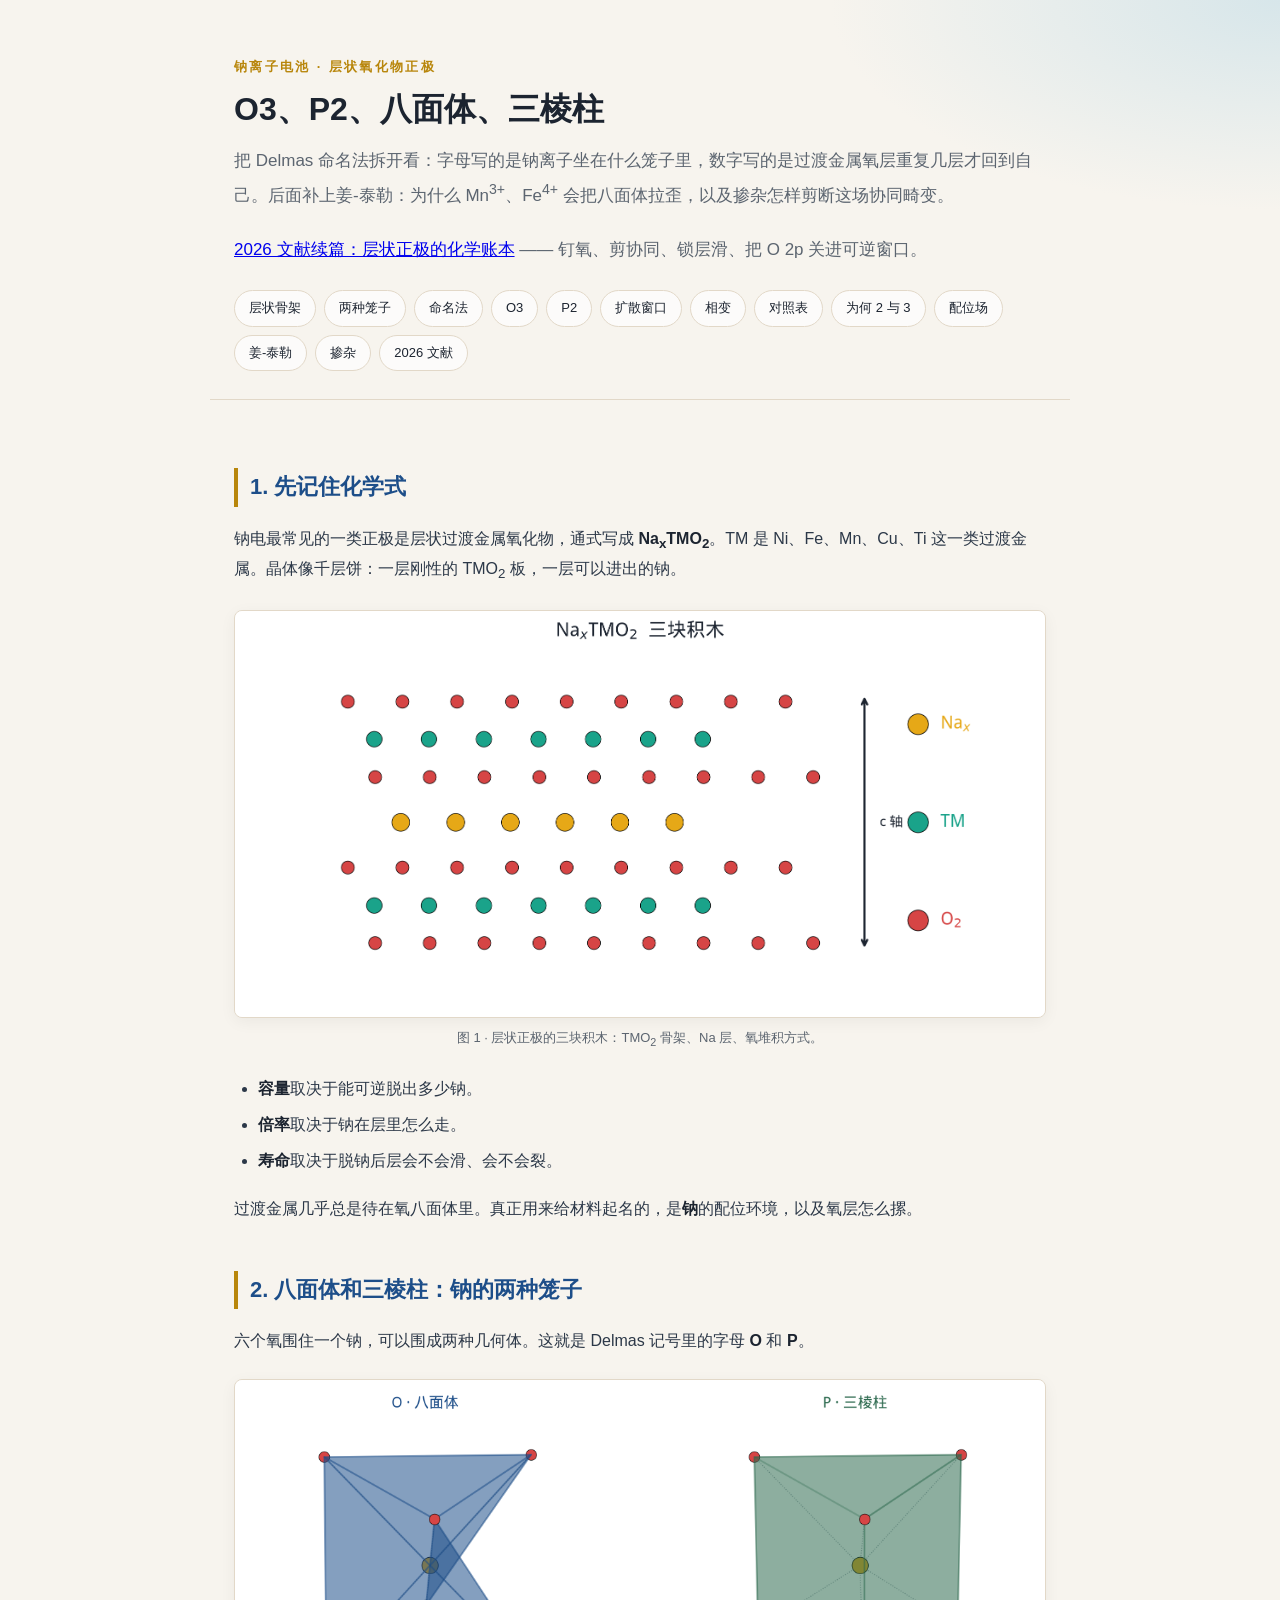
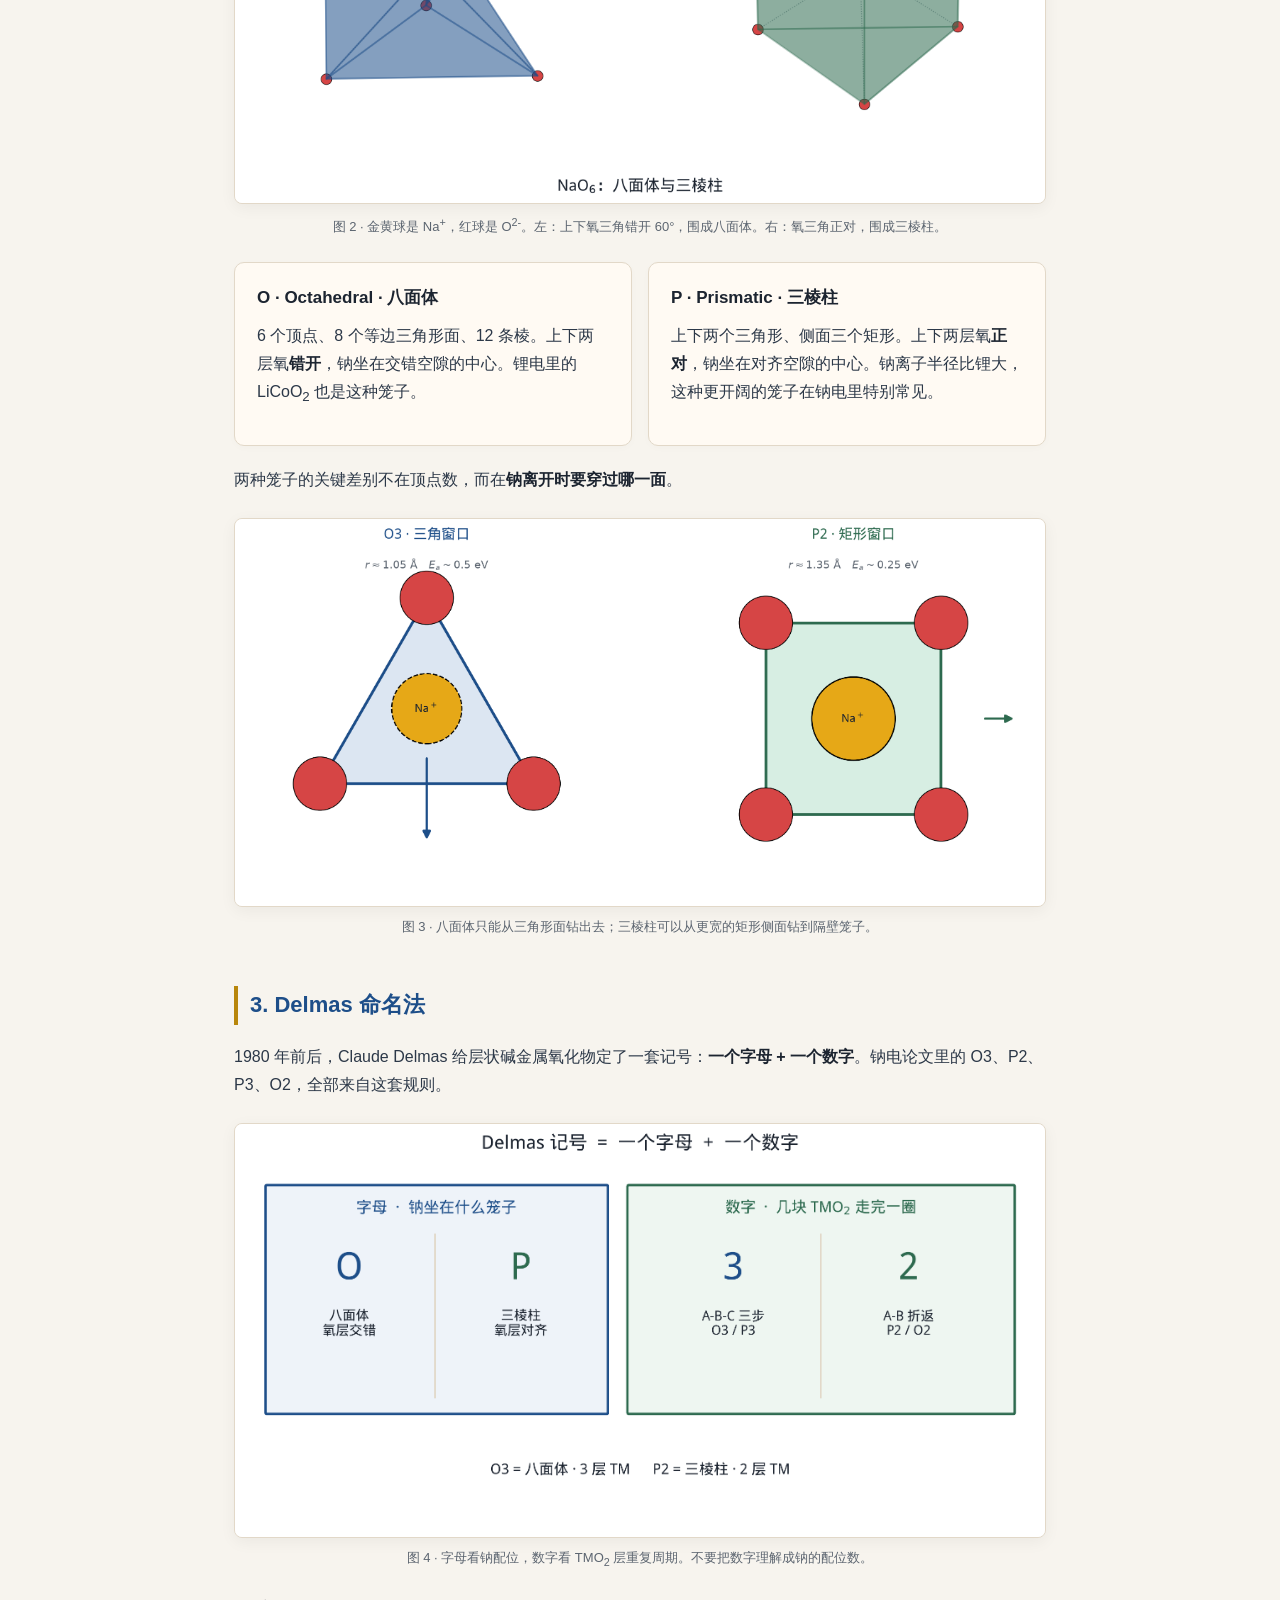
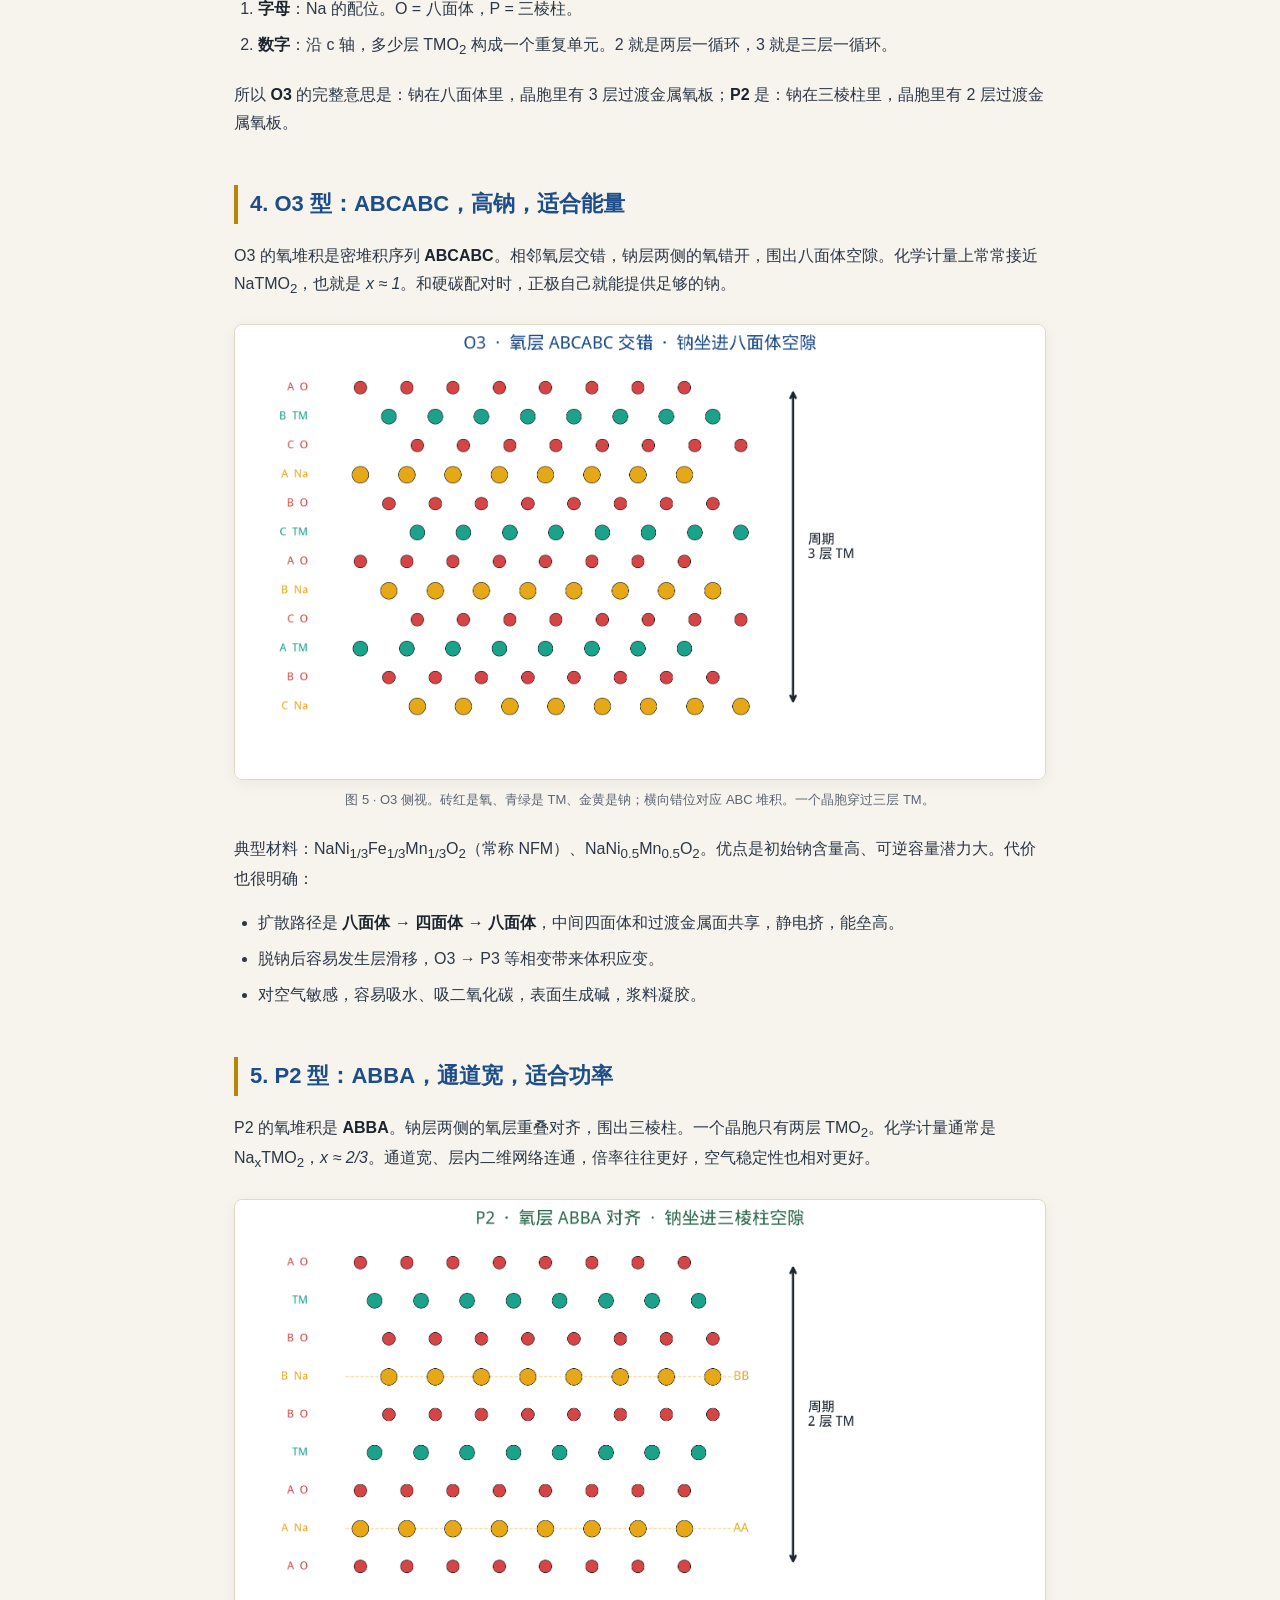
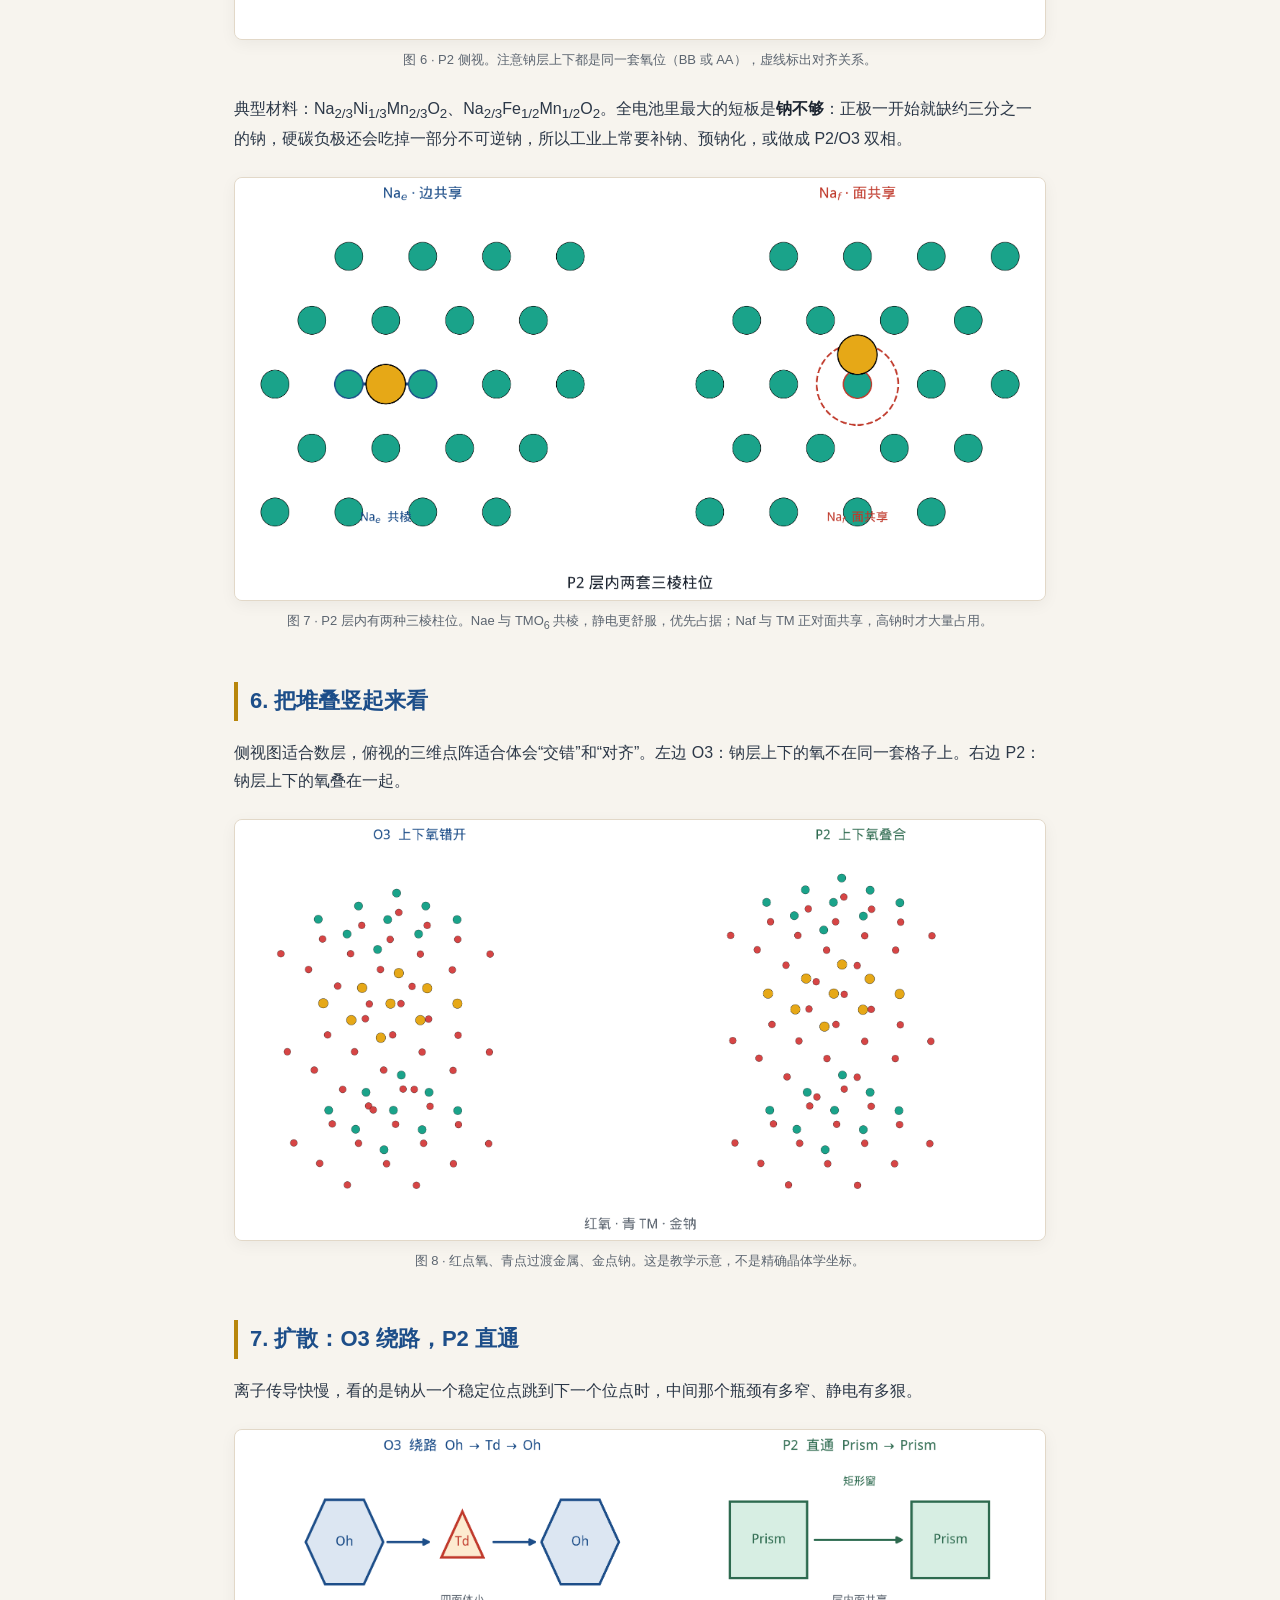
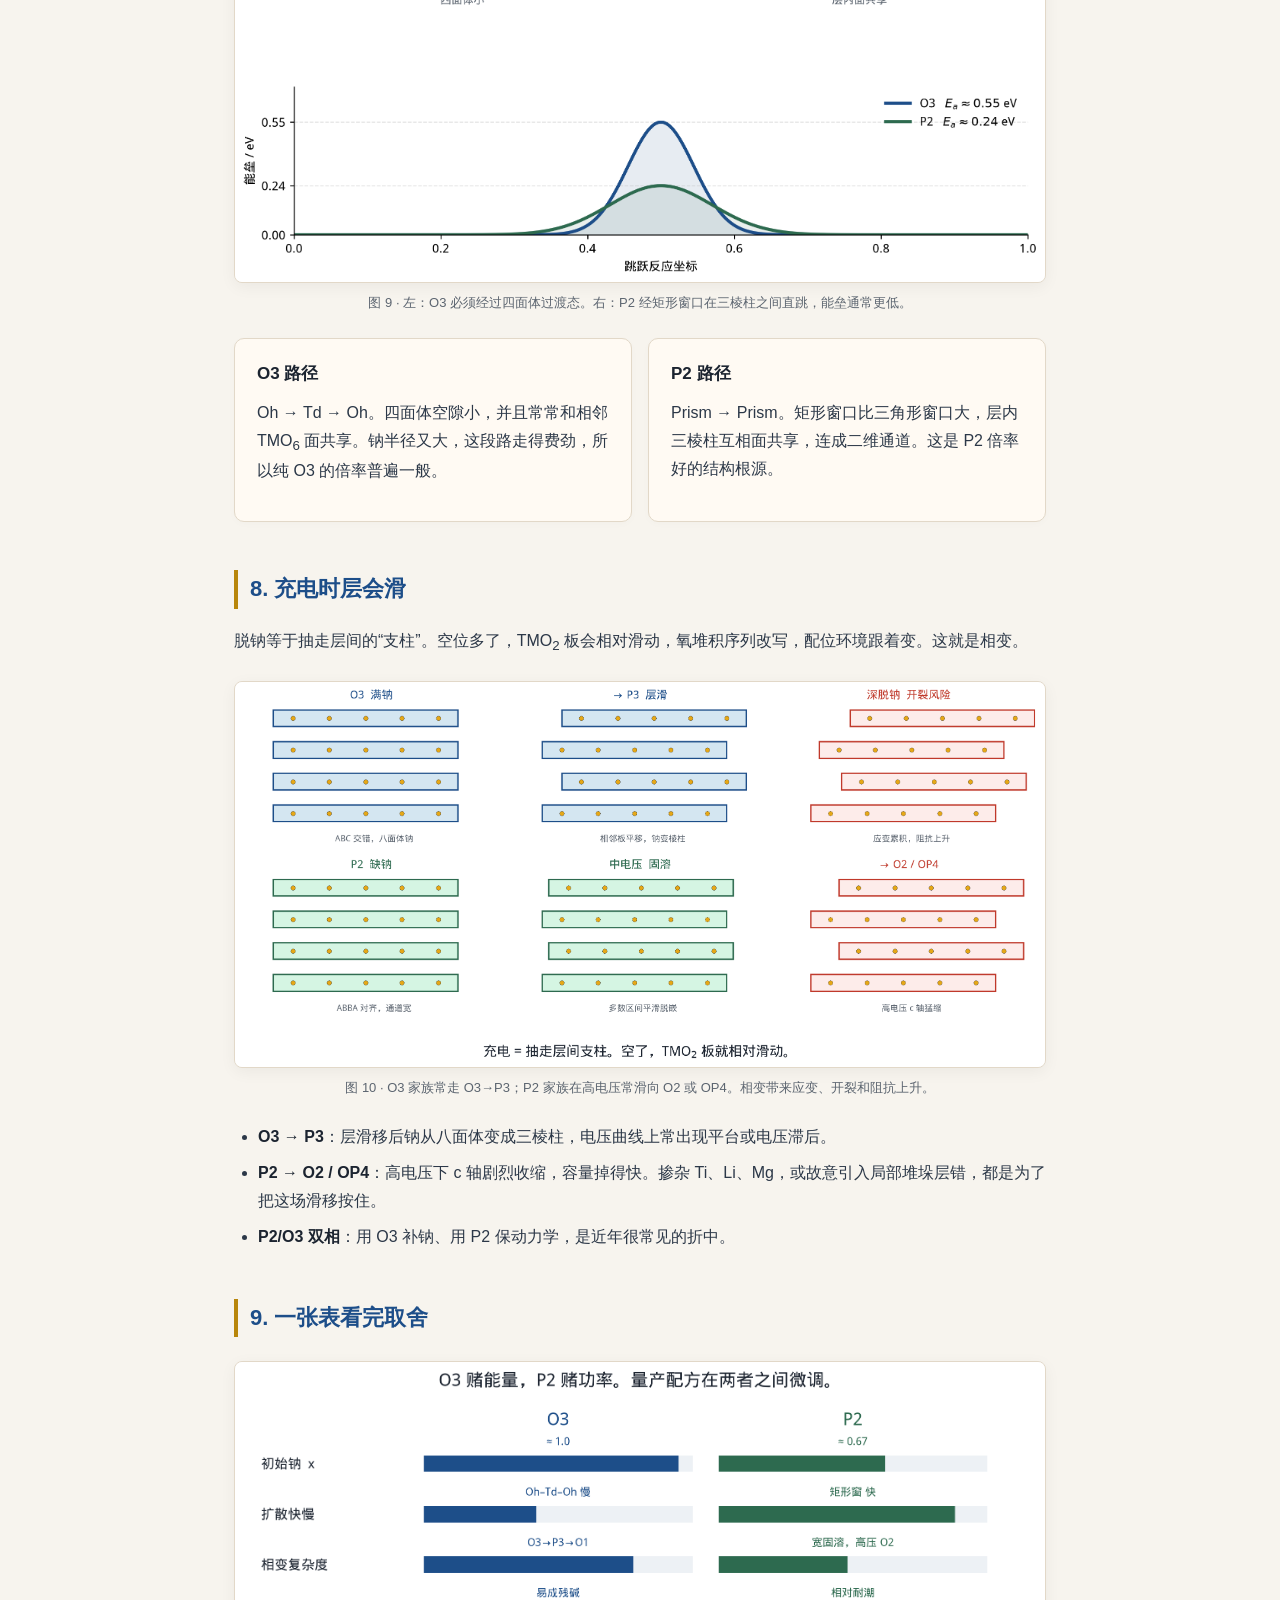
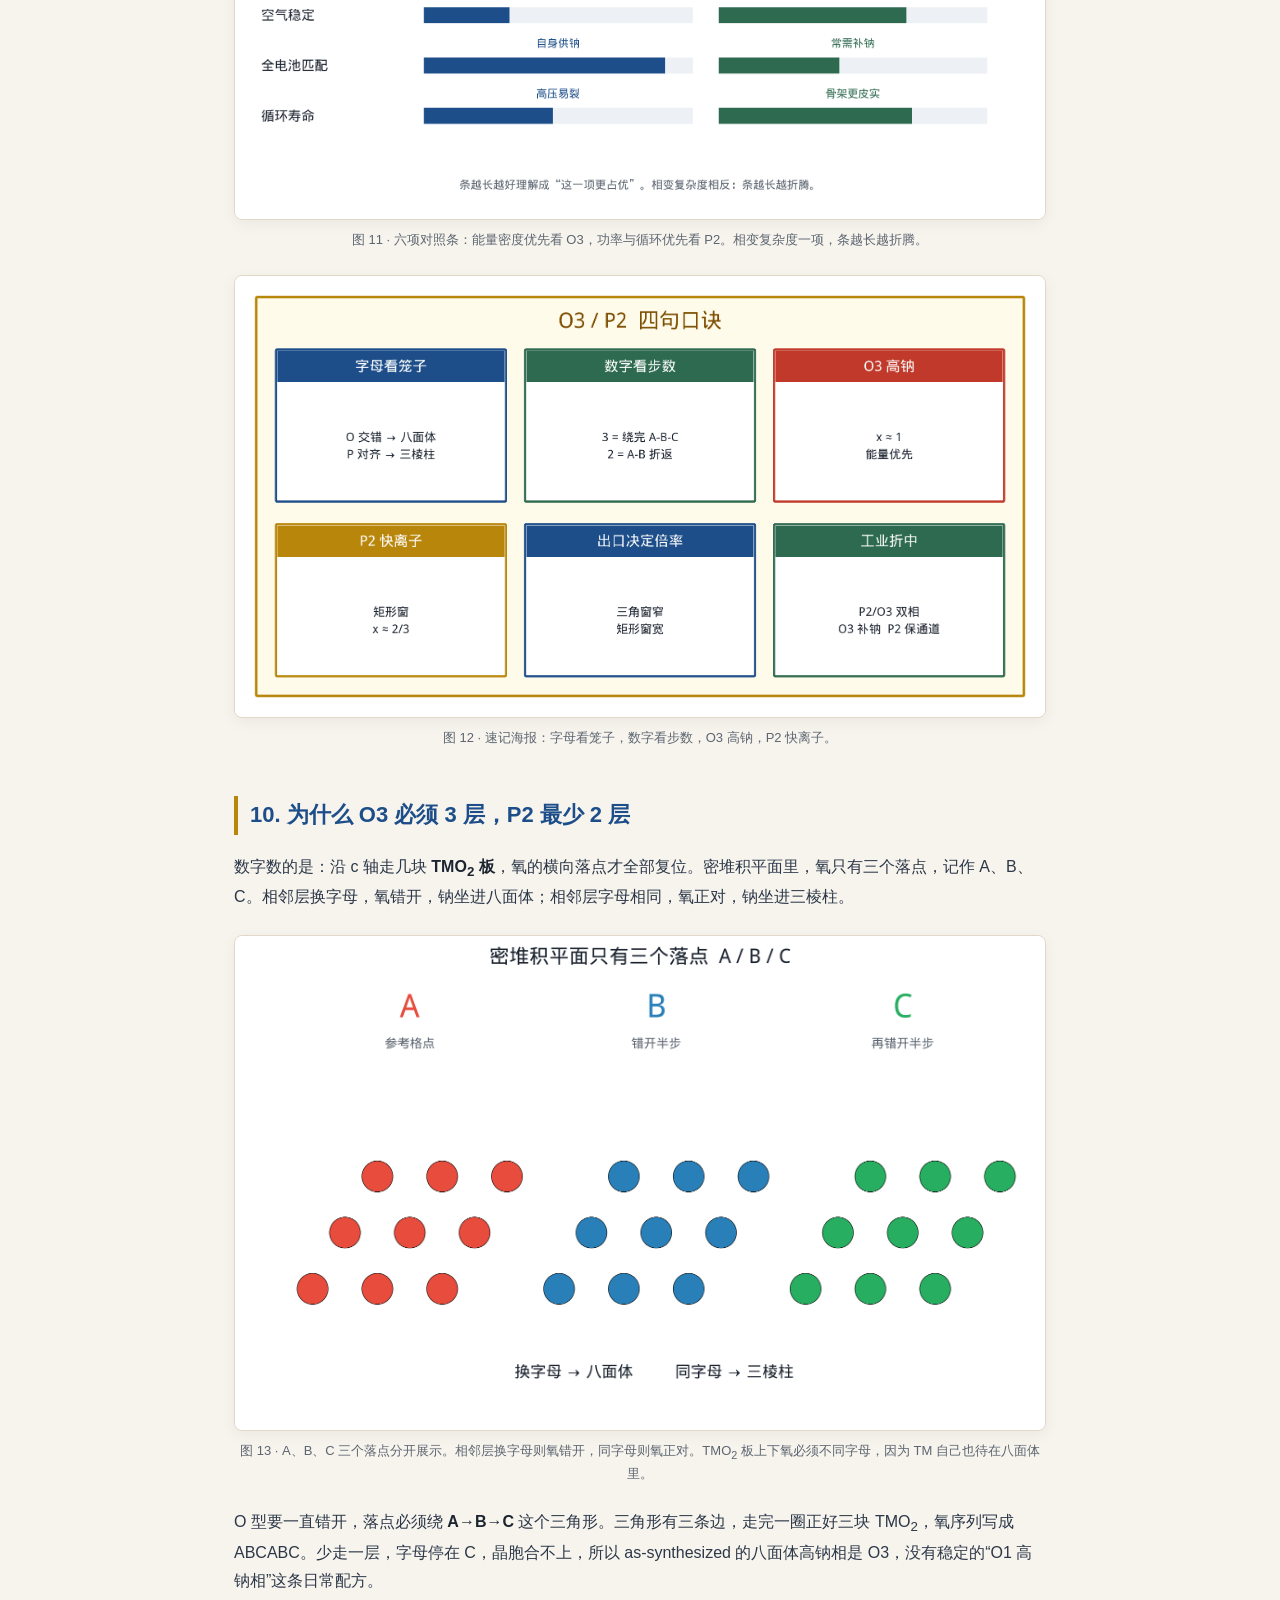
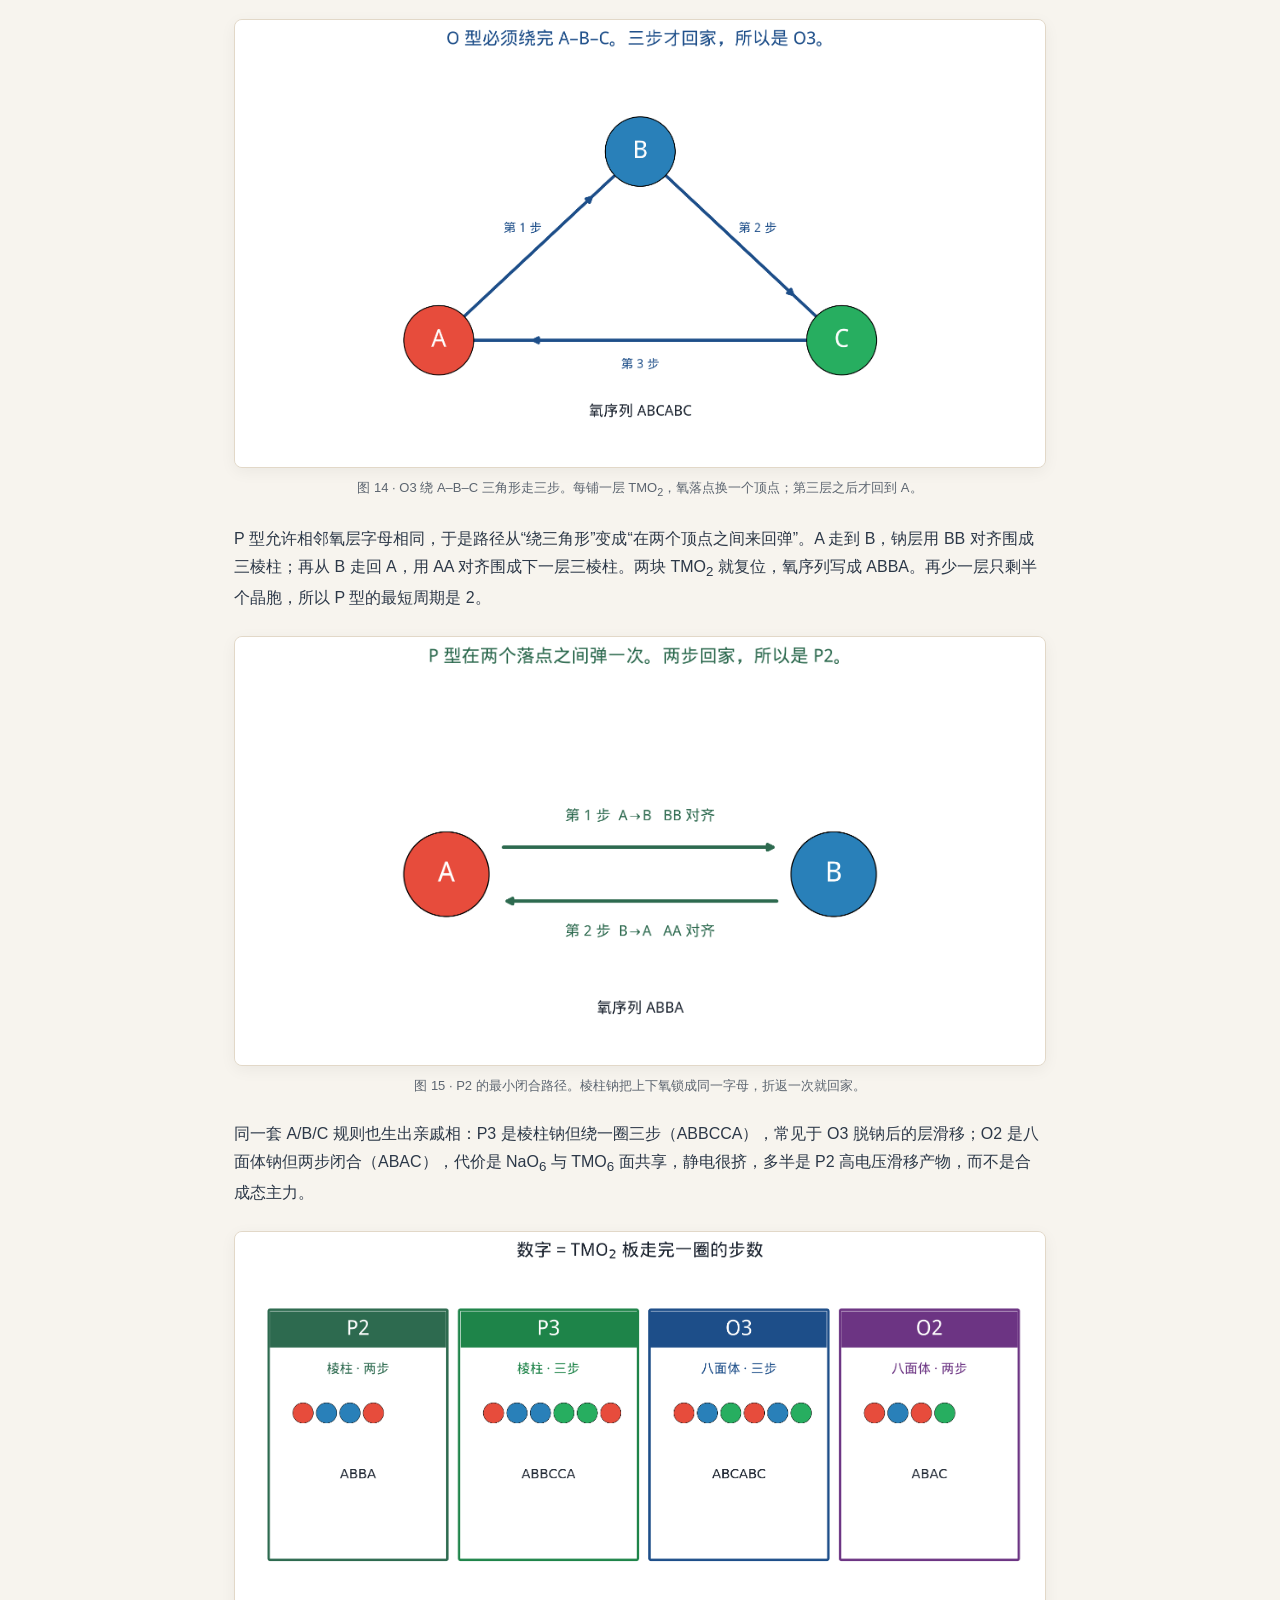
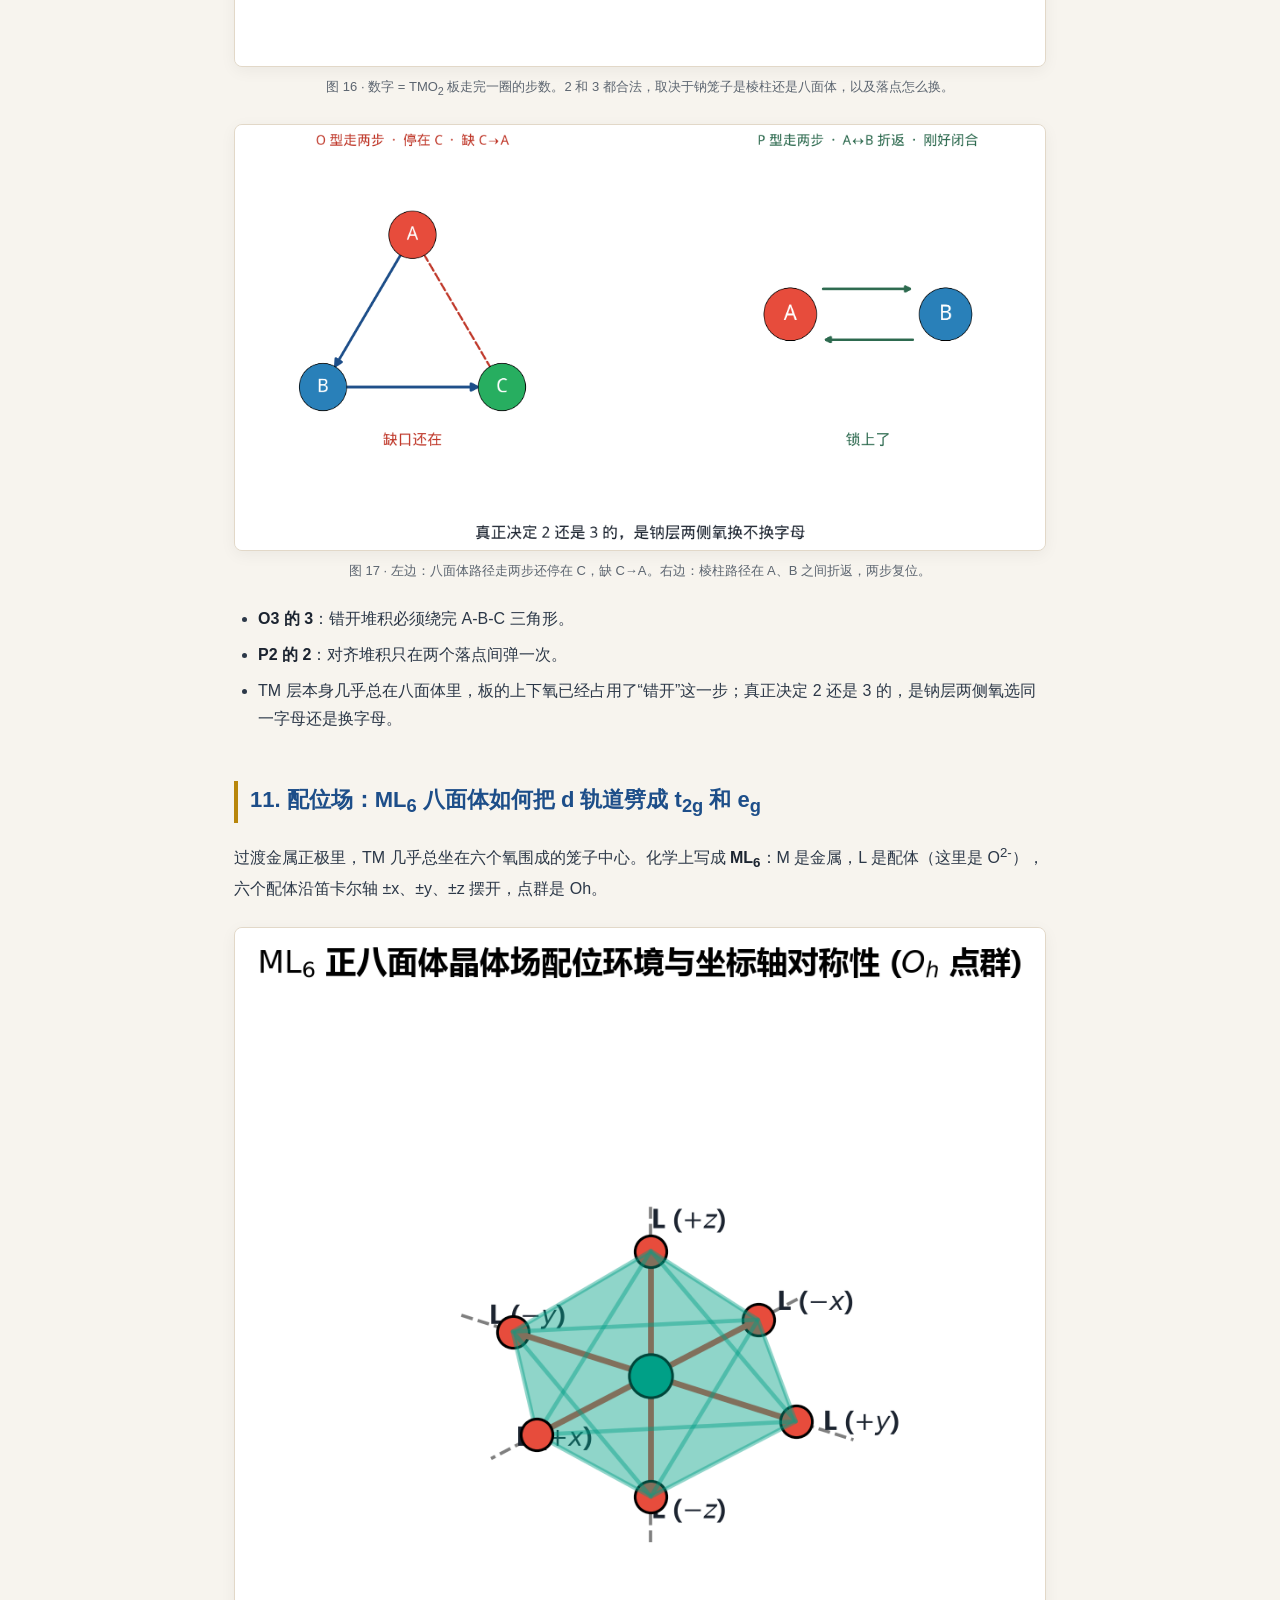
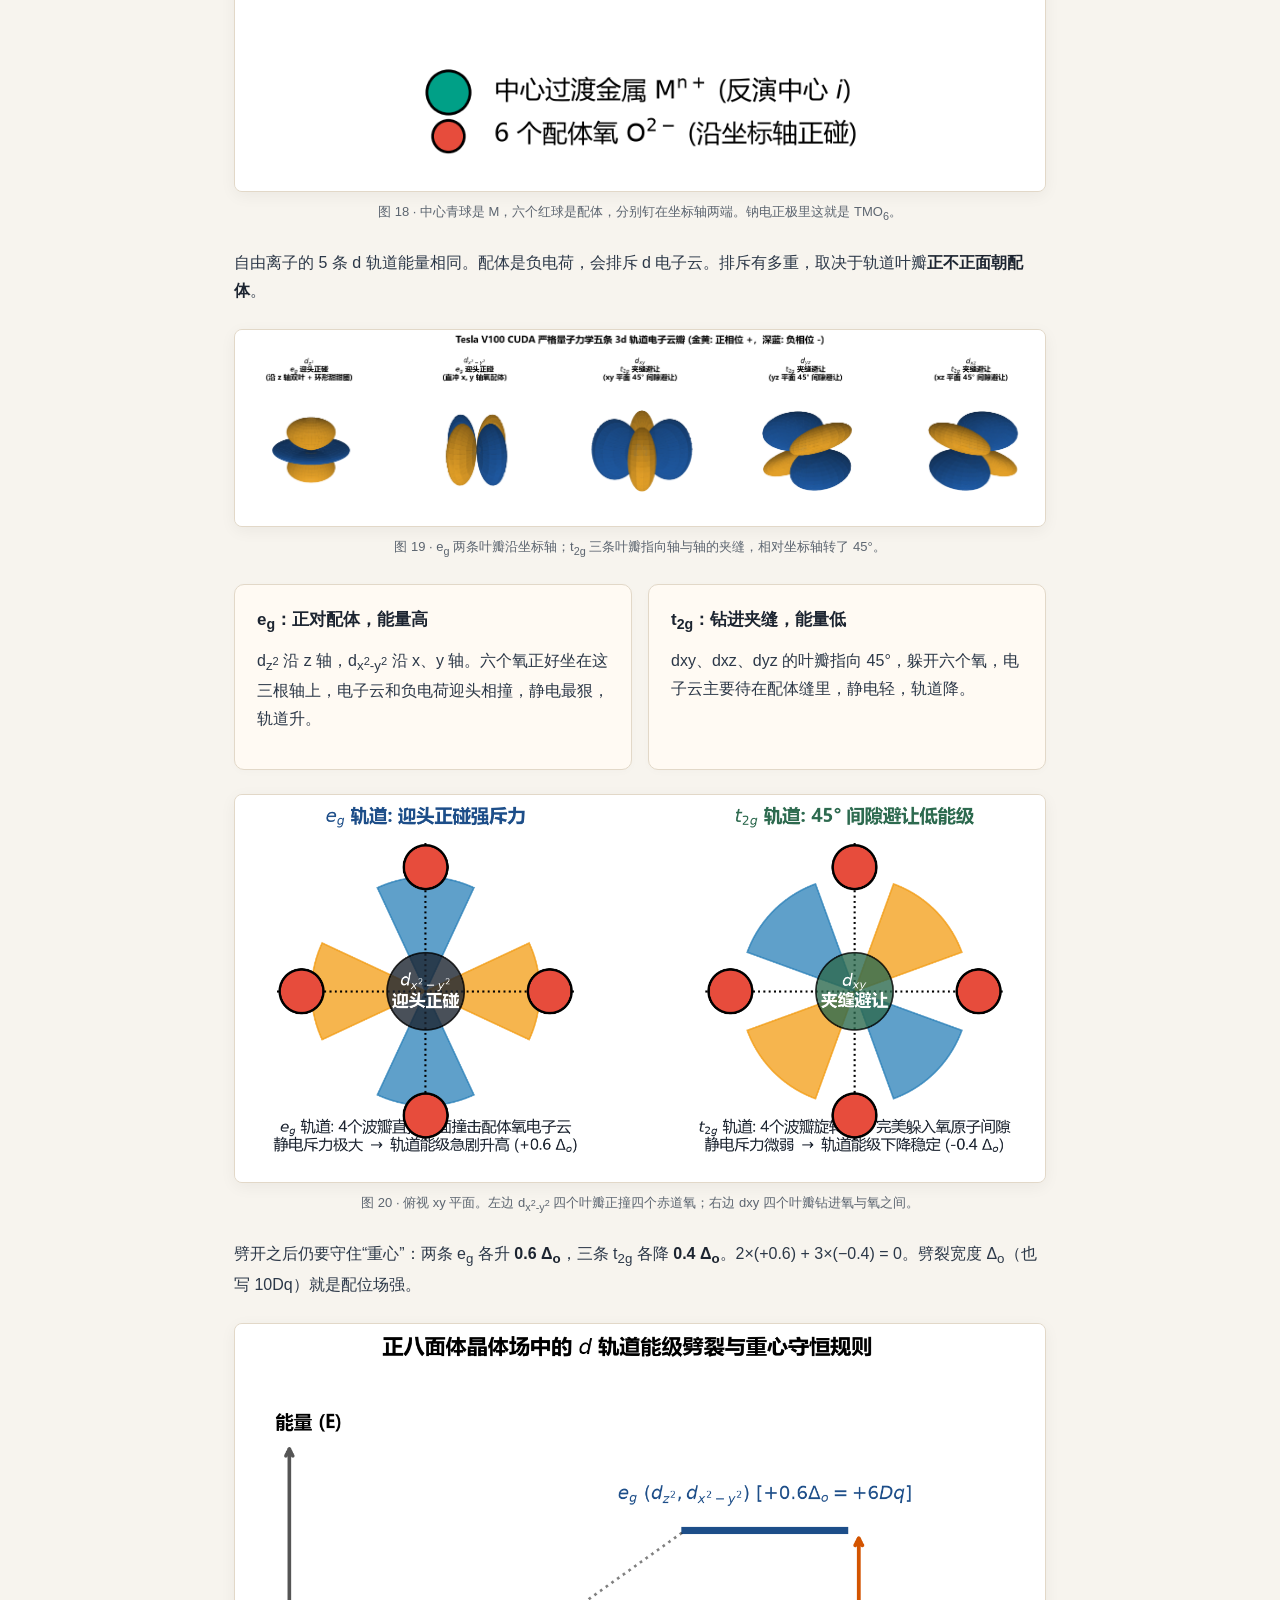
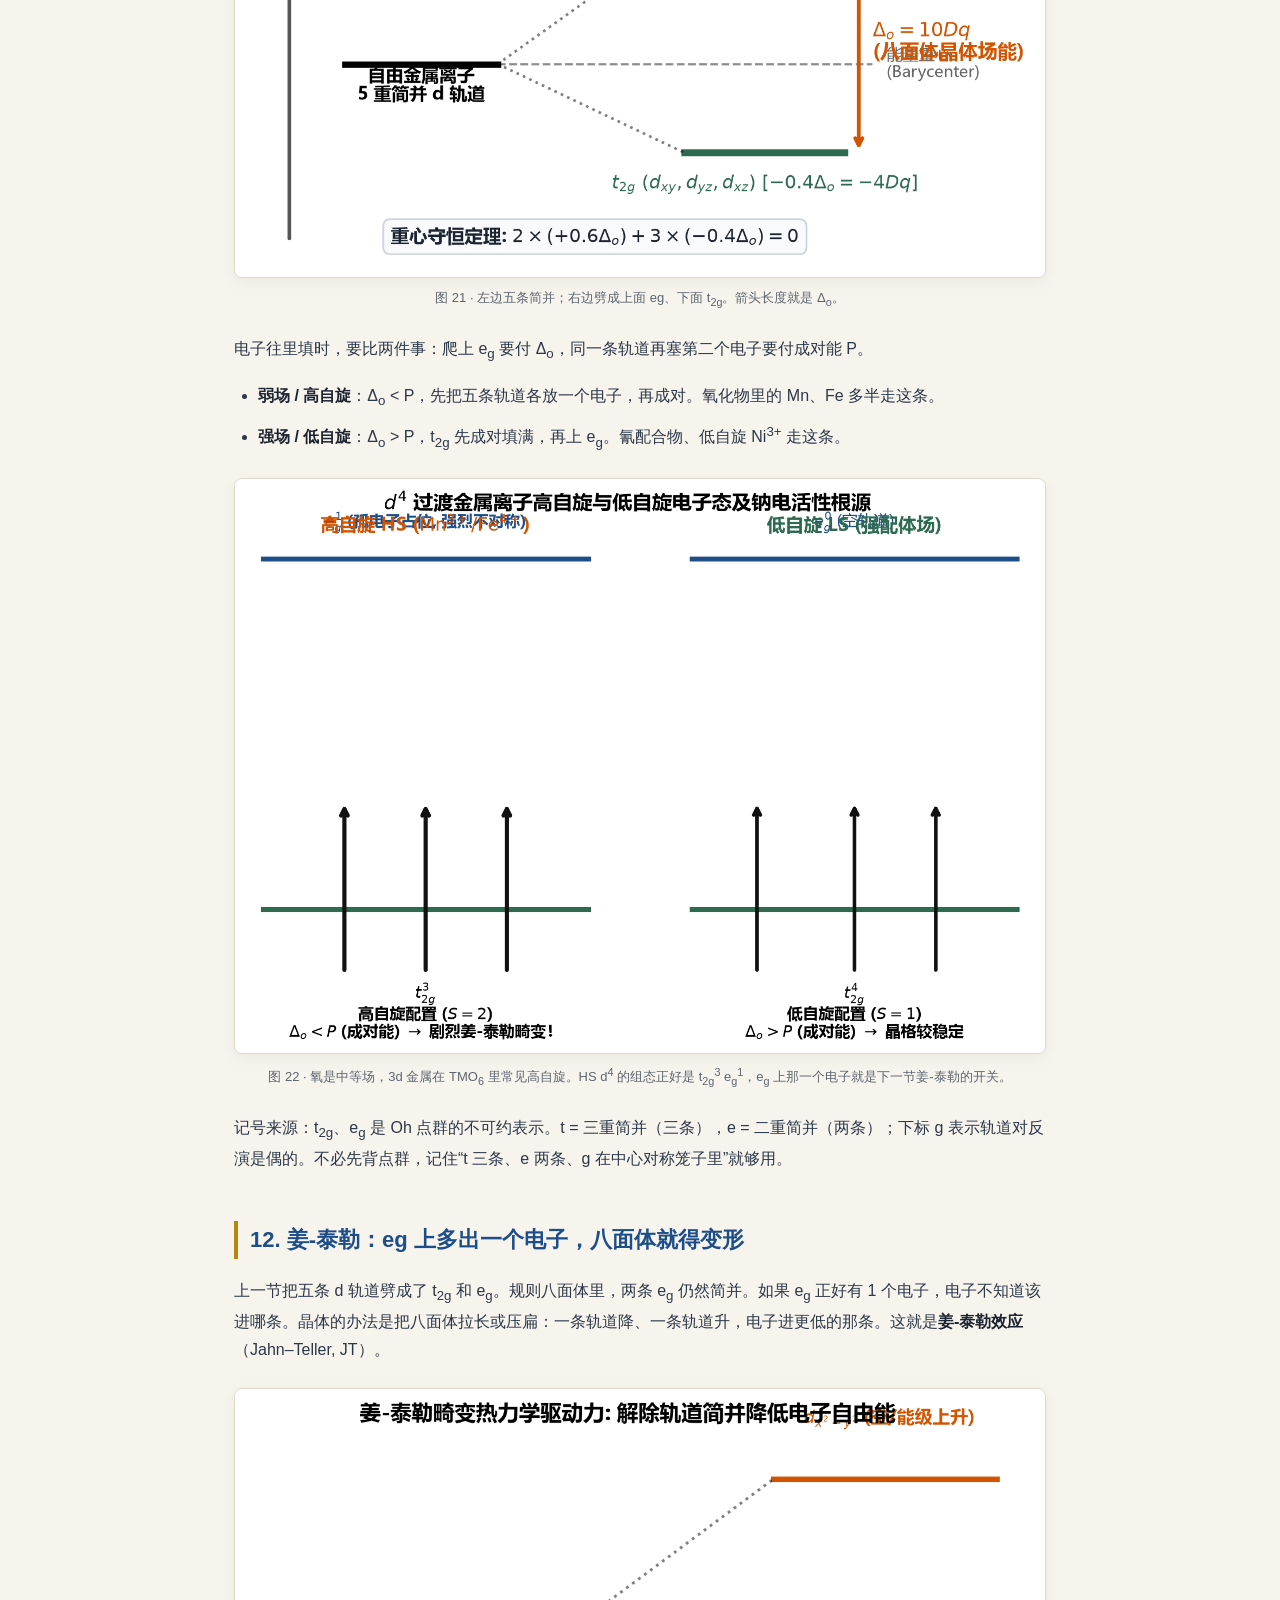
==== commit 44fd1148: "feat: add 2026 layered cathode chemistry page and redraw all structure figures - Add sib-2026.html w" ====
--- a/index.html
+++ b/index.html
@@ -11,6 +11,7 @@
     <p class="kicker">钠离子电池 · 层状氧化物正极</p>
     <h1>O3、P2、八面体、三棱柱</h1>
     <p class="lead">把 Delmas 命名法拆开看：字母写的是钠离子坐在什么笼子里，数字写的是过渡金属氧层重复几层才回到自己。后面补上姜-泰勒：为什么 Mn<sup>3+</sup>、Fe<sup>4+</sup> 会把八面体拉歪，以及掺杂怎样剪断这场协同畸变。</p>
+    <p class="lead"><a href="sib-2026.html">2026 文献续篇：层状正极的化学账本</a> —— 钉氧、剪协同、锁层滑、把 O 2p 关进可逆窗口。</p>
     <nav class="toc">
       <a href="#formula">层状骨架</a>
       <a href="#polyhedra">两种笼子</a>
@@ -24,6 +25,7 @@
       <a href="#cft">配位场</a>
       <a href="#jt">姜-泰勒</a>
       <a href="#dope">掺杂</a>
+      <a href="sib-2026.html">2026 文献</a>
     </nav>
   </header>
 
@@ -48,7 +50,7 @@
       <p>六个氧围住一个钠，可以围成两种几何体。这就是 Delmas 记号里的字母 <strong>O</strong> 和 <strong>P</strong>。</p>
       <figure>
         <img src="images/01_polyhedra.png" alt="八面体与三棱柱三维对比" />
-        <figcaption>图 2 · 黄球是 Na<sup>+</sup>，红球是 O<sup>2-</sup>。左边八面体，右边三棱柱，都是 NaO<sub>6</sub>。</figcaption>
+        <figcaption>图 2 · 金黄球是 Na<sup>+</sup>，红球是 O<sup>2-</sup>。左：上下氧三角错开 60°，围成八面体。右：氧三角正对，围成三棱柱。</figcaption>
       </figure>
       <div class="grid two">
         <article>
@@ -86,7 +88,7 @@
       <p>O3 的氧堆积是密堆积序列 <strong>ABCABC</strong>。相邻氧层交错，钠层两侧的氧错开，围出八面体空隙。化学计量上常常接近 NaTMO<sub>2</sub>，也就是 <em>x ≈ 1</em>。和硬碳配对时，正极自己就能提供足够的钠。</p>
       <figure>
         <img src="images/03_o3_stacking.png" alt="O3 型侧视堆叠" />
-        <figcaption>图 5 · O3 侧视。金黄条带是钠层，青色条带是 TMO<sub>2</sub> 层。一个晶胞周期穿过三层 TM。</figcaption>
+        <figcaption>图 5 · O3 侧视。砖红是氧、青绿是 TM、金黄是钠；横向错位对应 ABC 堆积。一个晶胞穿过三层 TM。</figcaption>
       </figure>
       <p>典型材料：NaNi<sub>1/3</sub>Fe<sub>1/3</sub>Mn<sub>1/3</sub>O<sub>2</sub>（常称 NFM）、NaNi<sub>0.5</sub>Mn<sub>0.5</sub>O<sub>2</sub>。优点是初始钠含量高、可逆容量潜力大。代价也很明确：</p>
       <ul>
@@ -156,11 +158,11 @@
       <h2>9. 一张表看完取舍</h2>
       <figure>
         <img src="images/09_compare.png" alt="O3 与 P2 对照表" />
-        <figcaption>图 11 · 能量密度优先看 O3，功率与循环优先看 P2。量产正极经常在两者之间做组分和相比例的微调。</figcaption>
+        <figcaption>图 11 · 六项对照条：能量密度优先看 O3，功率与循环优先看 P2。相变复杂度一项，条越长越折腾。</figcaption>
       </figure>
       <figure>
         <img src="images/12_poster.png" alt="钠电层状正极速记海报" />
-        <figcaption>图 12 · 速记海报：字母看笼子，数字看层数，O3 高钠，P2 快离子。</figcaption>
+        <figcaption>图 12 · 速记海报：字母看笼子，数字看步数，O3 高钠，P2 快离子。</figcaption>
       </figure>
     </section>
 
@@ -169,12 +171,12 @@
       <p>数字数的是：沿 c 轴走几块 <strong>TMO<sub>2</sub> 板</strong>，氧的横向落点才全部复位。密堆积平面里，氧只有三个落点，记作 A、B、C。相邻层换字母，氧错开，钠坐进八面体；相邻层字母相同，氧正对，钠坐进三棱柱。</p>
       <figure>
         <img src="images/20_abc_sites.png" alt="氧层 A B C 三个横向落点" />
-        <figcaption>图 13 · 俯视一层氧。三种颜色就是三种密堆积坐标。TMO<sub>2</sub> 板自己上下氧必须不同字母，因为 TM 也待在八面体里。</figcaption>
+        <figcaption>图 13 · A、B、C 三个落点分开展示。相邻层换字母则氧错开，同字母则氧正对。TMO<sub>2</sub> 板上下氧必须不同字母，因为 TM 自己也待在八面体里。</figcaption>
       </figure>
       <p>O 型要一直错开，落点必须绕 <strong>A→B→C</strong> 这个三角形。三角形有三条边，走完一圈正好三块 TMO<sub>2</sub>，氧序列写成 ABCABC。少走一层，字母停在 C，晶胞合不上，所以 as-synthesized 的八面体高钠相是 O3，没有稳定的“O1 高钠相”这条日常配方。</p>
       <figure>
         <img src="images/21_o3_three_steps.png" alt="O3 沿 A-B-C 三角形三步闭合" />
-        <figcaption>图 14 · O3 的最小闭合路径。每铺一层 TMO<sub>2</sub>，氧落点换一个顶点；第三层之后才回到 A。</figcaption>
+        <figcaption>图 14 · O3 绕 A–B–C 三角形走三步。每铺一层 TMO<sub>2</sub>，氧落点换一个顶点；第三层之后才回到 A。</figcaption>
       </figure>
       <p>P 型允许相邻氧层字母相同，于是路径从“绕三角形”变成“在两个顶点之间来回弹”。A 走到 B，钠层用 BB 对齐围成三棱柱；再从 B 走回 A，用 AA 对齐围成下一层三棱柱。两块 TMO<sub>2</sub> 就复位，氧序列写成 ABBA。再少一层只剩半个晶胞，所以 P 型的最短周期是 2。</p>
       <figure>
--- a/style.css
+++ b/style.css
@@ -1,182 +1,210 @@
-<!DOCTYPE html>
-<html lang="zh-CN">
-<head>
-    <meta charset="UTF-8"/>
-    <meta name="viewport" content="width=device-width, initial-scale=1.0"/>
-    <meta name="mcai-preview-error" code="503" content="开发环境 fa78b44aae55432f 与服务端的连接已断开，可能已经休眠，请在 MonkeyCode-AI 平台打开该任务界面，以唤醒开发环境。" data-request-id="RL-edceef6603bbcb7864bb4e844b10a86f"/>
-    <title>503 开发环境连接失败</title>
-    <style>
-        *, *::before, *::after {
-            box-sizing: border-box;
-            margin: 0;
-            padding: 0;
-        }
-
-        body {
-            min-height: 100vh;
-            display: flex;
-            align-items: center;
-            justify-content: center;
-            background: #f5f6fa;
-            font-family: -apple-system, BlinkMacSystemFont, "Segoe UI", Roboto, "Helvetica Neue", Arial, sans-serif;
-            color: #1a1a2e;
-        }
-
-        .card {
-            width: 100%;
-            max-width: 720px;
-            background: #fff;
-            border-radius: 12px;
-            box-shadow: 0 4px 24px rgba(0, 0, 0, 0.08);
-            overflow: hidden;
-        }
-
-        .card-header {
-            background: linear-gradient(135deg, #e74c3c 0%, #c0392b 100%);
-            padding: 32px 36px 28px;
-            color: #fff;
-        }
-
-        .status-dot {
-            width: 7px;
-            height: 7px;
-            border-radius: 50%;
-            background: #fff;
-            animation: pulse 1.6s ease-in-out infinite;
-        }
-
-        @keyframes pulse {
-            0%, 100% {
-                opacity: 1;
-            }
-            50% {
-                opacity: 0.35;
-            }
-        }
-
-        .status-code {
-            font-size: 48px;
-            font-weight: 800;
-            line-height: 1;
-            letter-spacing: -2px;
-        }
-
-        .status-text {
-            margin-top: 6px;
-            font-size: 20px;
-            font-weight: 800;
-            opacity: 0.9;
-        }
-
-        .card-body {
-            padding: 28px 36px 32px;
-        }
-
-        .reason {
-            font-size: 15px;
-            color: #555;
-            line-height: 1.6;
-            margin-bottom: 24px;
-        }
-
-        .meta-table {
-            width: 100%;
-            border-collapse: collapse;
-            font-size: 13px;
-        }
-
-        .meta-table tr + tr td {
-            border-top: 1px solid #f0f0f0;
-        }
-
-        .meta-table td {
-            padding: 9px 0;
-            vertical-align: top;
-            line-height: 20px;
-        }
-
-        .meta-table td:first-child {
-            width: 110px;
-            color: #999;
-            font-weight: 500;
-            white-space: nowrap;
-        }
-
-        .meta-table td:last-child, code {
-            color: #333;
-            word-break: break-all;
-            font-family: "SFMono-Regular", Consolas, "Liberation Mono", Menlo, monospace;
-            font-size: 0.7rem;
-        }
-
-        .card-footer {
-            padding: 18px 36px;
-            font-size: 12px;
-            color: #bbb;
-            display: flex;
-            align-items: center;
-            justify-content: space-between;
-            line-height: 20px;
-        }
-
-        .align-right {
-            display: flex;
-            align-items: center;
-            gap: 6px;
-        }
-
-        .shield-icon svg {
-            opacity: 0.4;
-        }
-
-        .mcai-link {
-            color: brown;
-            text-decoration: none;
-        }
-        .mcai-link:hover {
-            text-decoration: underline;
-        }
-    </style>
-</head>
-<body>
-<div class="card" id="mcai-preview-error-card">
-    <div class="card-header">
-        <div class="status-code">503</div>
-        <div class="status-text">开发环境连接失败</div>
-    </div>
-
-    <div class="card-body">
-        <p class="reason">开发环境 fa78b44aae55432f 与服务端的连接已断开，可能已经休眠，请在 MonkeyCode-AI 平台打开该任务界面，以唤醒开发环境。</p>
-
-        <table class="meta-table">
-            <tr>
-                <td>目标站点</td>
-                <td>8000@fa78b44aae55432f</td>
-            </tr>
-            <tr>
-                <td>目标路径</td>
-                <td>/style.css</td>
-            </tr>
-            <tr>
-                <td>请求时间</td>
-                <td>2026-09-24 13:30:08 UTC</td>
-            </tr>
-        </table>
-    </div>
-
-    <div class="card-footer">
-        <code>
-            Request ID:
-            <span onclick="prompt('此 Request ID 可复制给技术支持人员用于问题排查。', 'RL-edceef6603bbcb7864bb4e844b10a86f')"
-                  style="text-decoration: underline; cursor: pointer">
-                RL-edceef6603bbcb7864bb4e844b10a86f
-            </span>
-        </code>
-        <span class="align-right">
-            <a class="mcai-link" target="_blank" href="https://monkeycode-ai.com/console/tasks">MonkeyCode-AI</a>
-            <span style="color: brown"> 在线预览</span>
-        </span>
-    </div>
-</div>
-</body>
-</html>
+:root {
+  --ink: #1c2430;
+  --muted: #5c6570;
+  --paper: #f7f4ee;
+  --card: #fffaf3;
+  --line: #e2d8c8;
+  --o3: #1d4e89;
+  --p2: #2d6a4f;
+  --accent: #b8860b;
+  --max: 860px;
+}
+
+* { box-sizing: border-box; }
+
+html { scroll-behavior: smooth; }
+
+body {
+  margin: 0;
+  font-family: "Noto Sans CJK SC", "WenQuanYi Micro Hei", "Source Han Sans SC", "PingFang SC", "Microsoft YaHei", -apple-system, BlinkMacSystemFont, "Segoe UI", Roboto, sans-serif;
+  color: var(--ink);
+  background:
+    radial-gradient(1200px 500px at 10% -10%, #efe4c8 0%, transparent 55%),
+    radial-gradient(900px 420px at 100% 0%, #d7e6ea 0%, transparent 50%),
+    var(--paper);
+  line-height: 1.75;
+  font-size: 16px;
+}
+
+.hero {
+  max-width: var(--max);
+  margin: 0 auto;
+  padding: 56px 24px 28px;
+  text-align: left;
+  border-bottom: 1px solid var(--line);
+}
+
+.kicker {
+  letter-spacing: 0.18em;
+  text-transform: uppercase;
+  font-size: 13px;
+  font-weight: 700;
+  color: var(--accent);
+  margin: 0 0 10px;
+}
+
+h1 {
+  font-size: 32px;
+  line-height: 1.3;
+  margin: 0 0 16px;
+  color: var(--ink);
+  font-weight: 800;
+}
+
+.lead {
+  font-size: 17px;
+  color: var(--muted);
+  line-height: 1.8;
+  margin: 0 0 24px;
+}
+
+.toc {
+  display: flex;
+  flex-wrap: wrap;
+  gap: 8px;
+  margin: 20px 0 0;
+}
+
+.toc a {
+  display: inline-block;
+  padding: 6px 14px;
+  background: rgba(255, 255, 255, 0.7);
+  border: 1px solid var(--line);
+  border-radius: 20px;
+  font-size: 13px;
+  color: var(--ink);
+  text-decoration: none;
+  transition: all 0.2s ease;
+}
+
+.toc a:hover {
+  background: var(--o3);
+  color: #fff;
+  border-color: var(--o3);
+  transform: translateY(-1px);
+}
+
+main {
+  max-width: var(--max);
+  margin: 0 auto;
+  padding: 32px 24px 60px;
+}
+
+section {
+  margin-bottom: 48px;
+  scroll-margin-top: 30px;
+}
+
+h2 {
+  font-size: 22px;
+  color: var(--o3);
+  border-left: 4px solid var(--accent);
+  padding-left: 12px;
+  margin: 36px 0 18px;
+  font-weight: 700;
+}
+
+h3 {
+  font-size: 17px;
+  color: var(--ink);
+  margin: 0 0 10px;
+  font-weight: 700;
+}
+
+p {
+  margin: 0 0 16px;
+  color: #2c3848;
+}
+
+ul, ol {
+  margin: 0 0 20px 24px;
+  padding: 0;
+}
+
+li {
+  margin-bottom: 8px;
+  color: #2c3848;
+}
+
+strong {
+  color: var(--ink);
+  font-weight: 700;
+}
+
+.grid {
+  display: grid;
+  gap: 16px;
+  margin: 20px 0;
+}
+
+.grid.two {
+  grid-template-columns: repeat(auto-fit, minmax(280px, 1fr));
+}
+
+article {
+  background: var(--card);
+  border: 1px solid var(--line);
+  border-radius: 10px;
+  padding: 20px 22px;
+  box-shadow: 0 2px 8px rgba(0, 0, 0, 0.02);
+}
+
+figure {
+  margin: 24px 0;
+  text-align: center;
+}
+
+figure img {
+  max-width: 100%;
+  height: auto;
+  display: block;
+  margin: 0 auto;
+  border-radius: 8px;
+  border: 1px solid var(--line);
+  box-shadow: 0 4px 16px rgba(0, 0, 0, 0.05);
+  background: #fff;
+}
+
+figcaption {
+  font-size: 13px;
+  color: var(--muted);
+  margin-top: 10px;
+  line-height: 1.6;
+}
+
+pre {
+  background: #1e293b;
+  color: #e2e8f0;
+  padding: 16px 20px;
+  border-radius: 8px;
+  overflow-x: auto;
+  font-size: 14px;
+  line-height: 1.6;
+  font-family: Consolas, Monaco, "Courier New", monospace;
+  margin: 16px 0;
+}
+
+code {
+  font-family: Consolas, Monaco, "Courier New", monospace;
+  background: rgba(0, 0, 0, 0.05);
+  padding: 2px 6px;
+  border-radius: 4px;
+  font-size: 0.9em;
+  color: var(--o3);
+}
+
+pre code {
+  background: transparent;
+  padding: 0;
+  color: inherit;
+}
+
+footer {
+  max-width: var(--max);
+  margin: 40px auto 0;
+  padding: 30px 24px 50px;
+  border-top: 1px solid var(--line);
+  text-align: center;
+  font-size: 13px;
+  color: var(--muted);
+}
